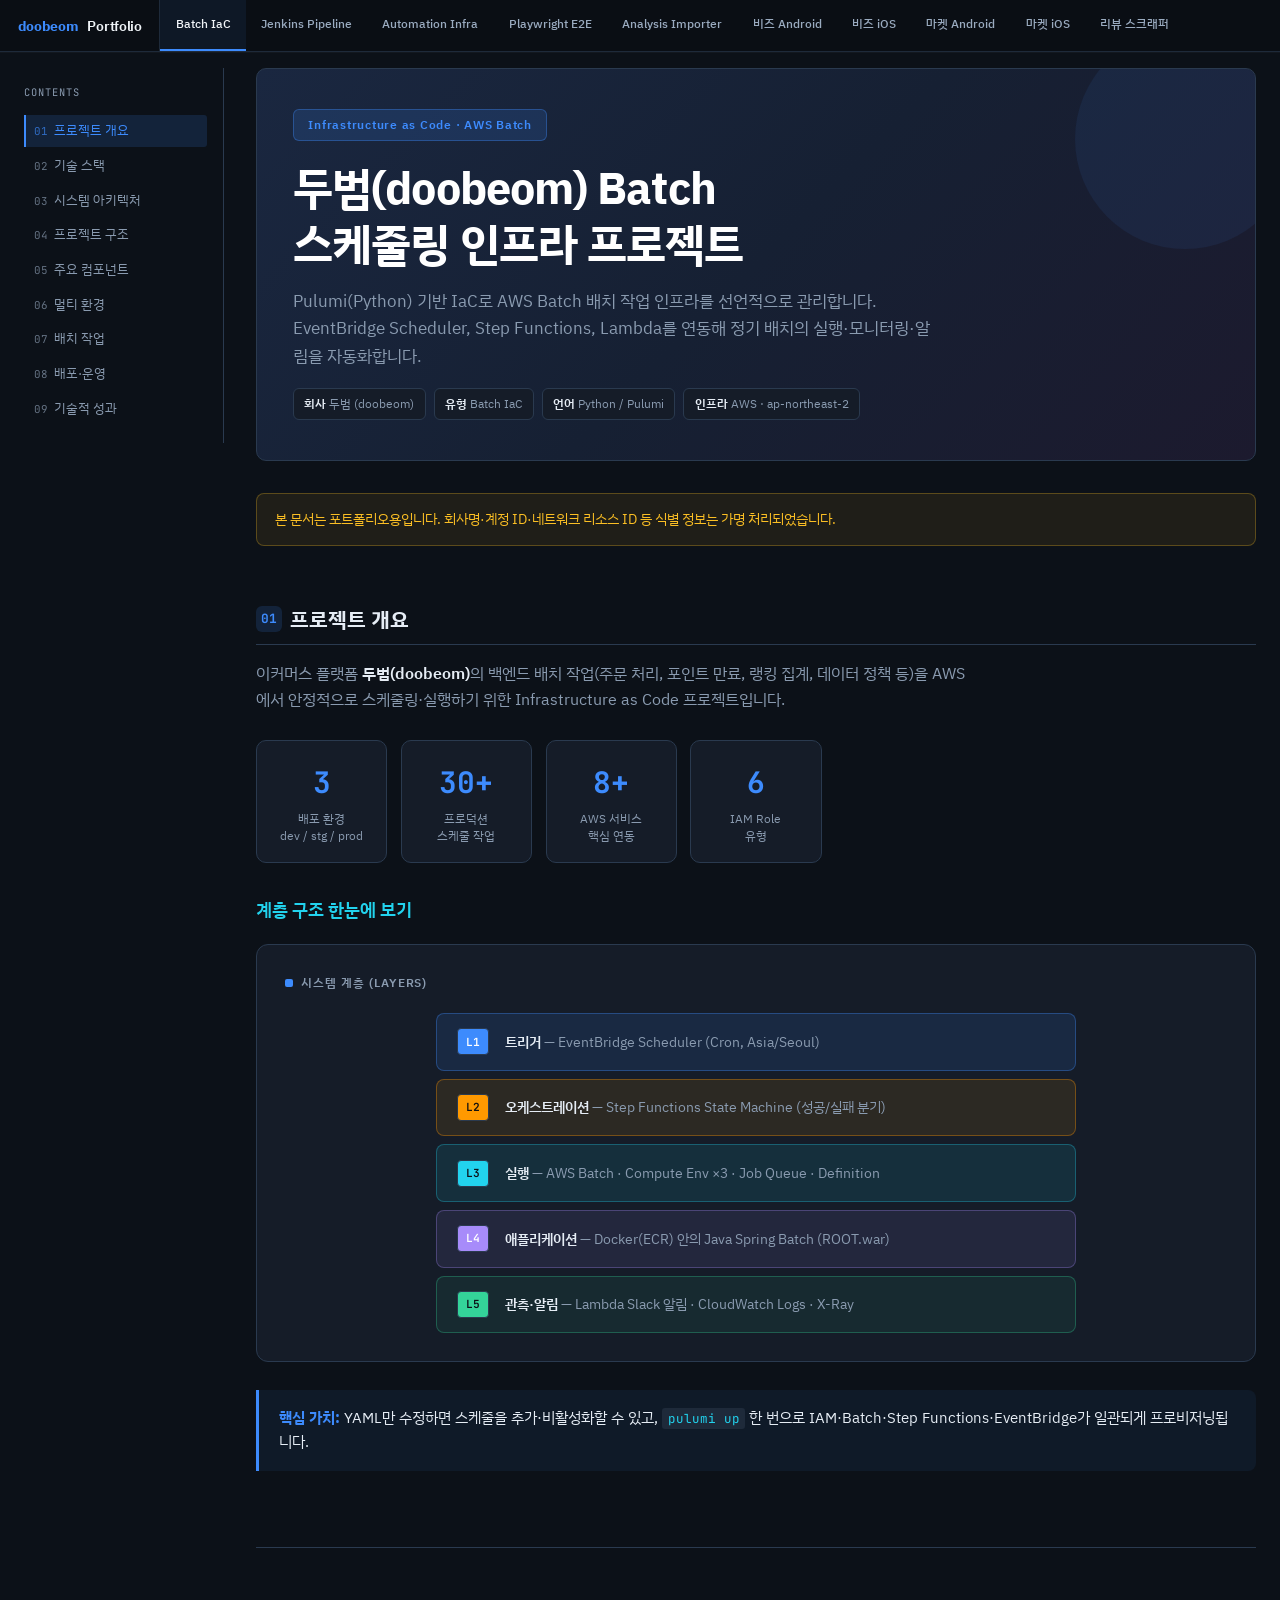
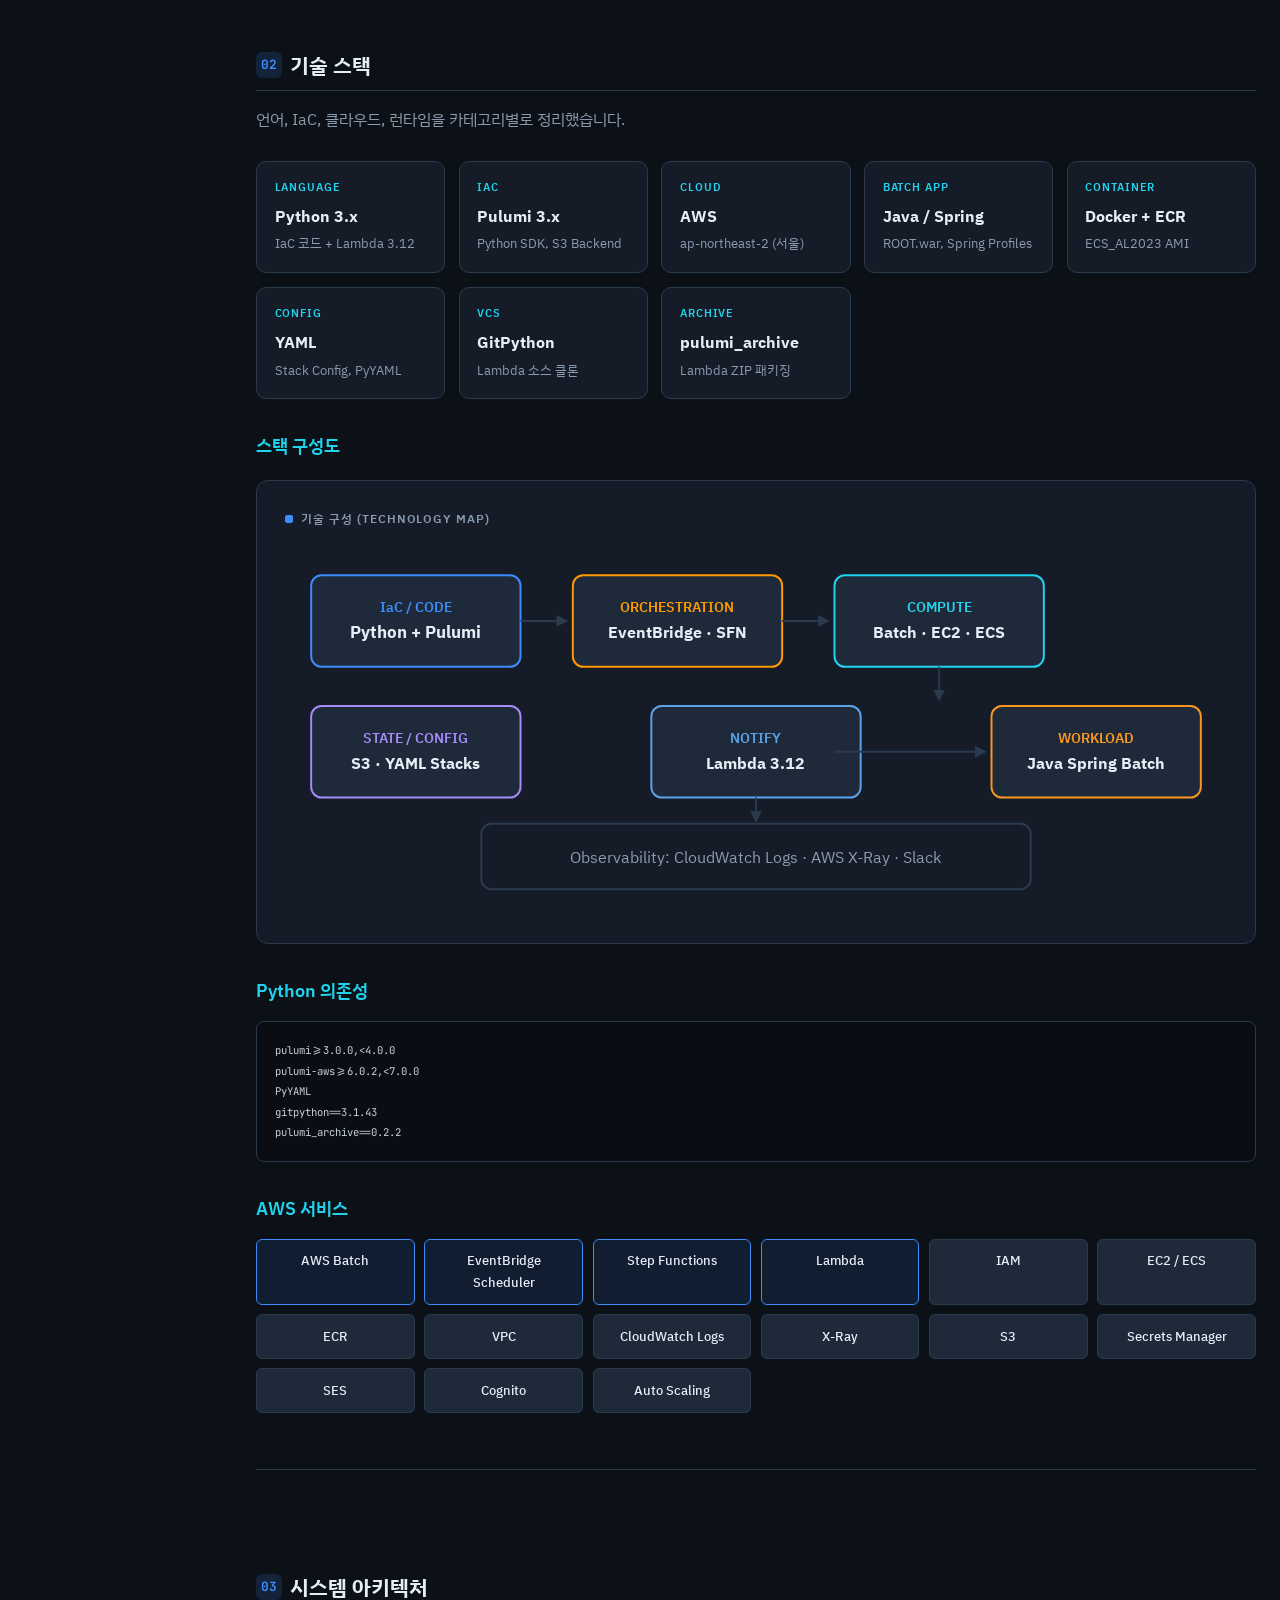
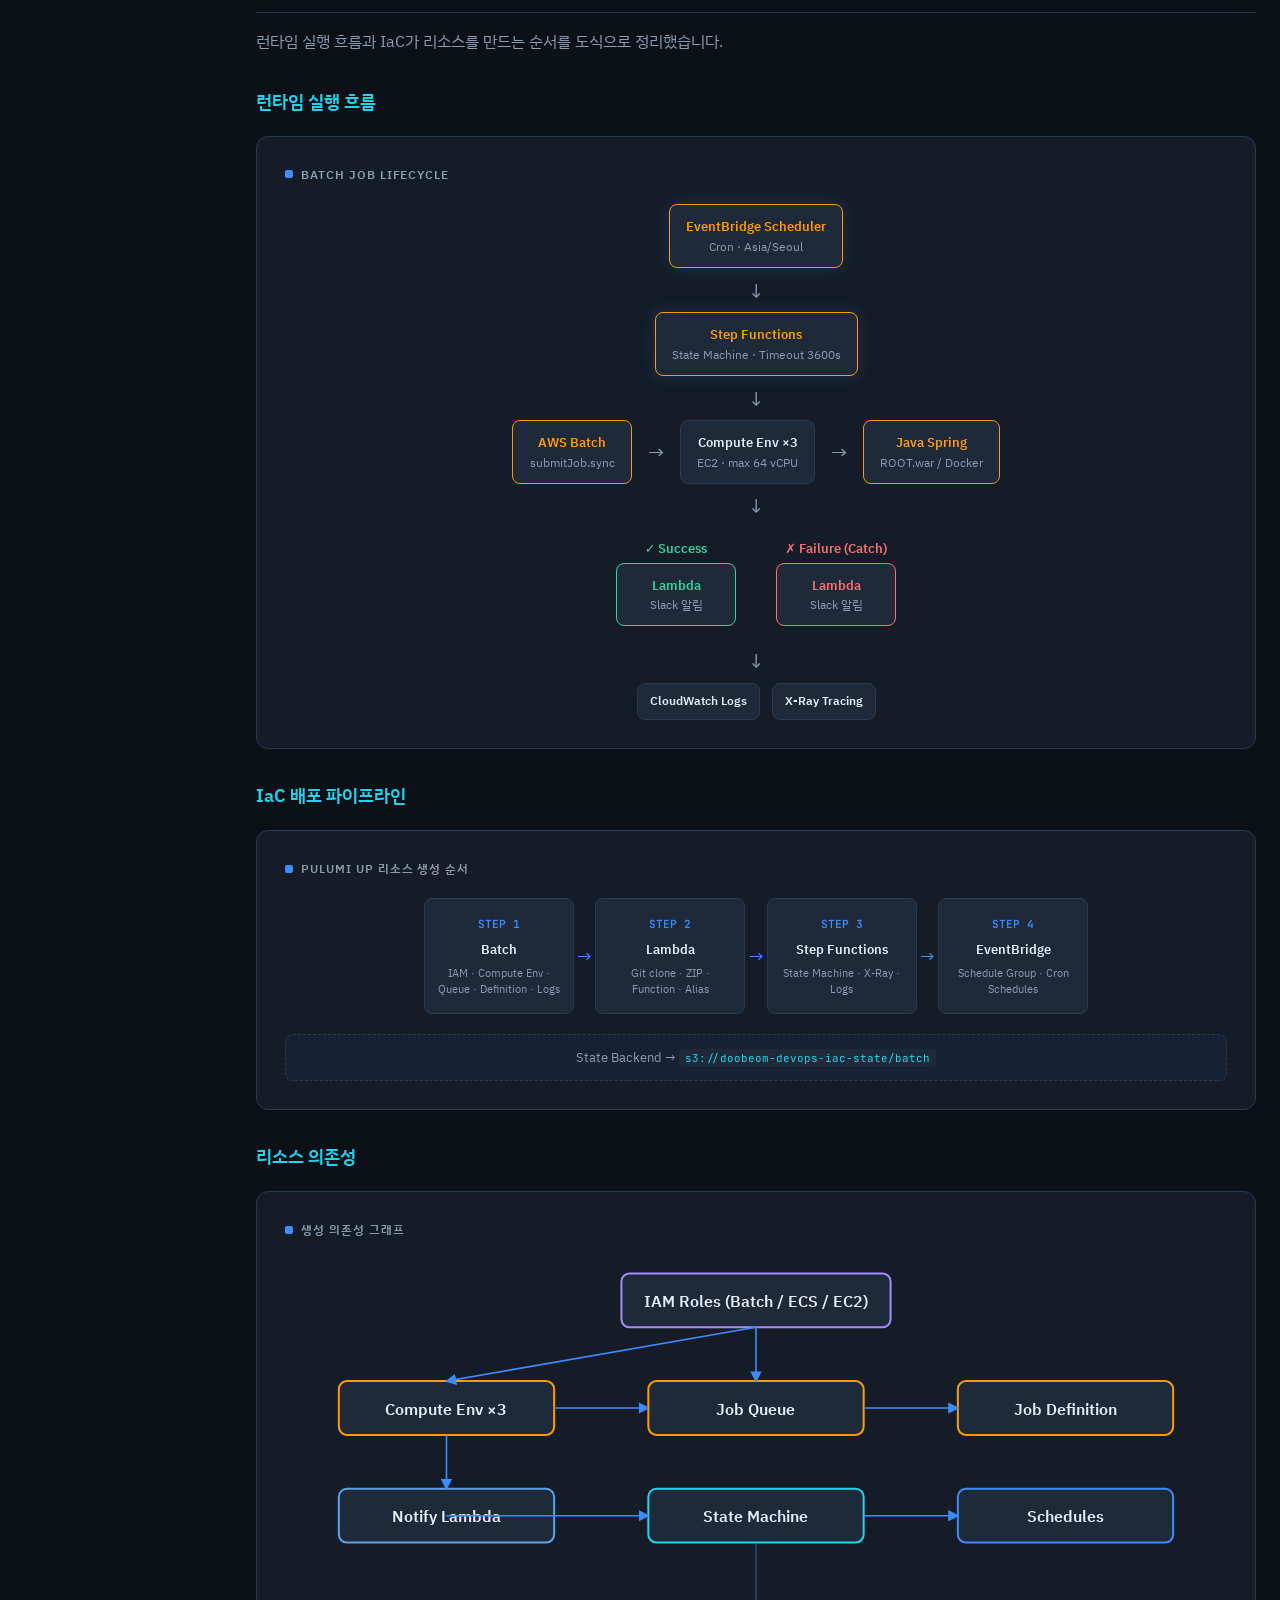
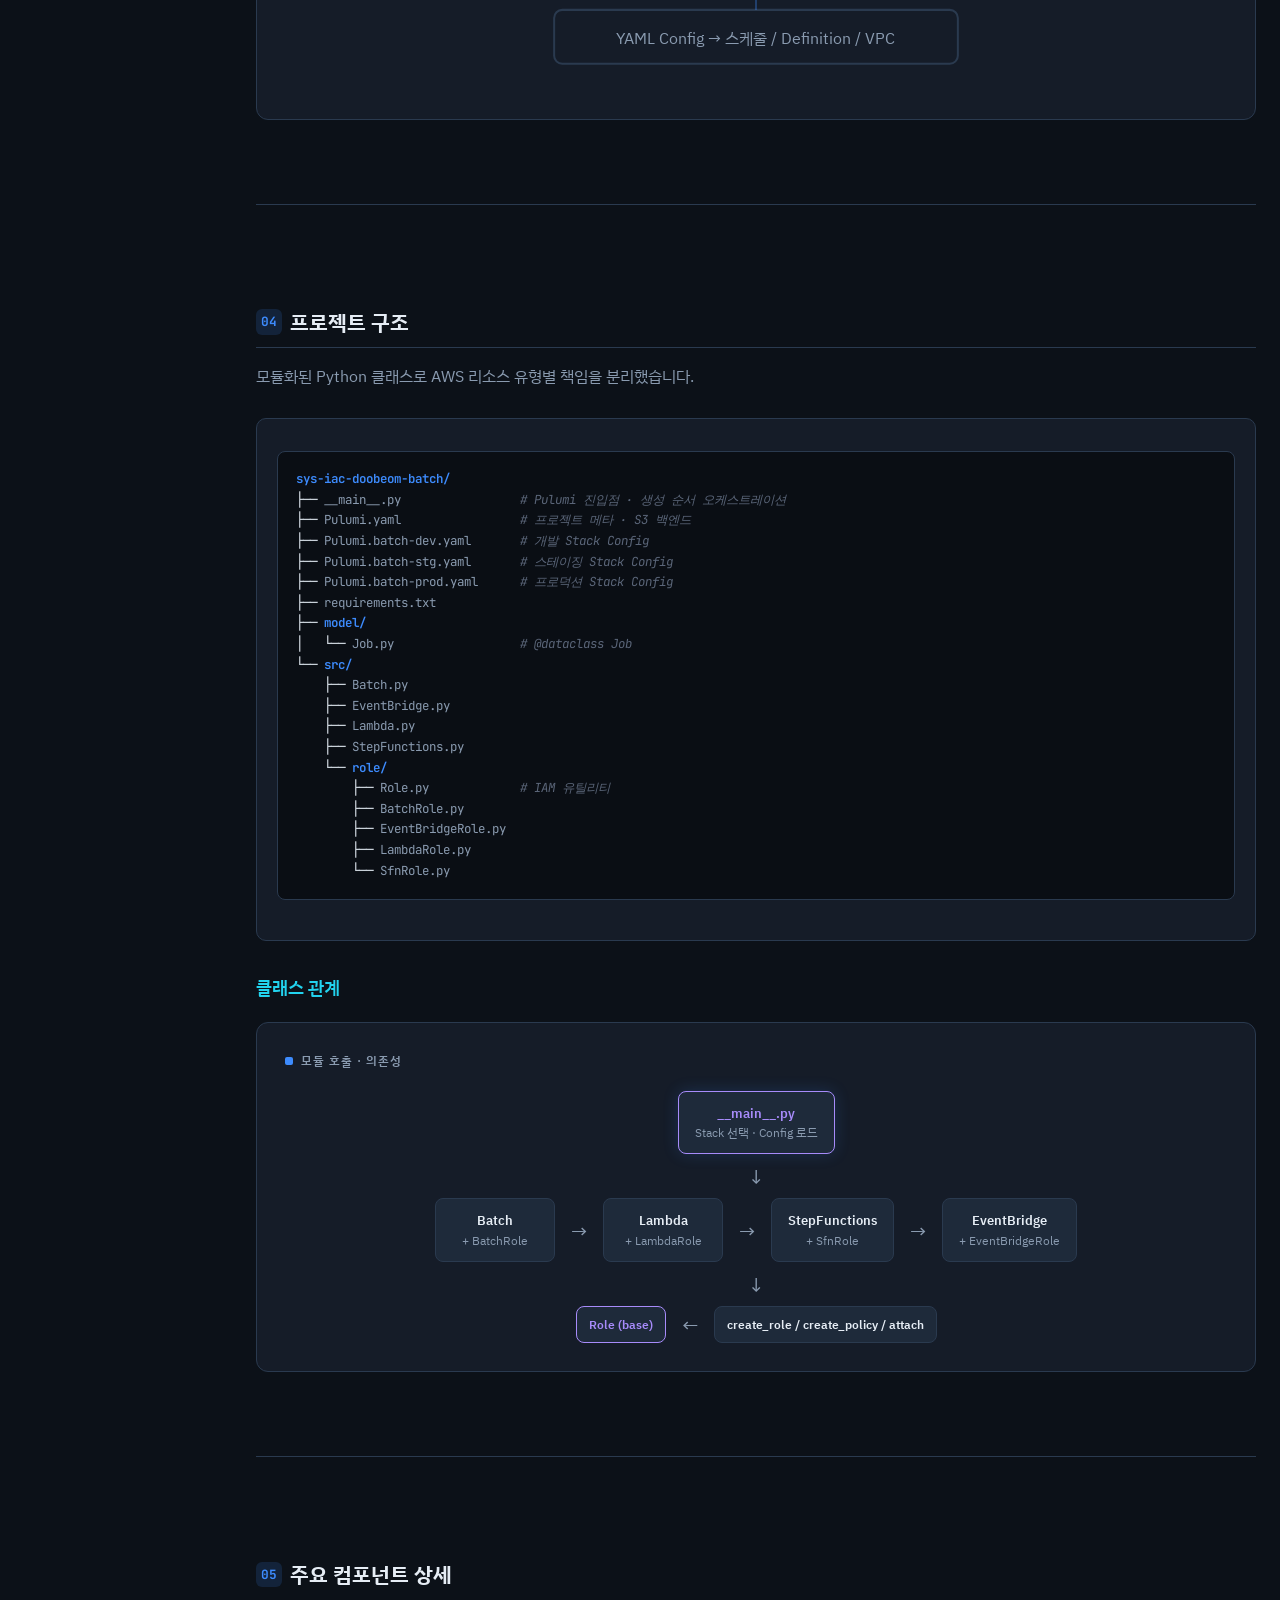
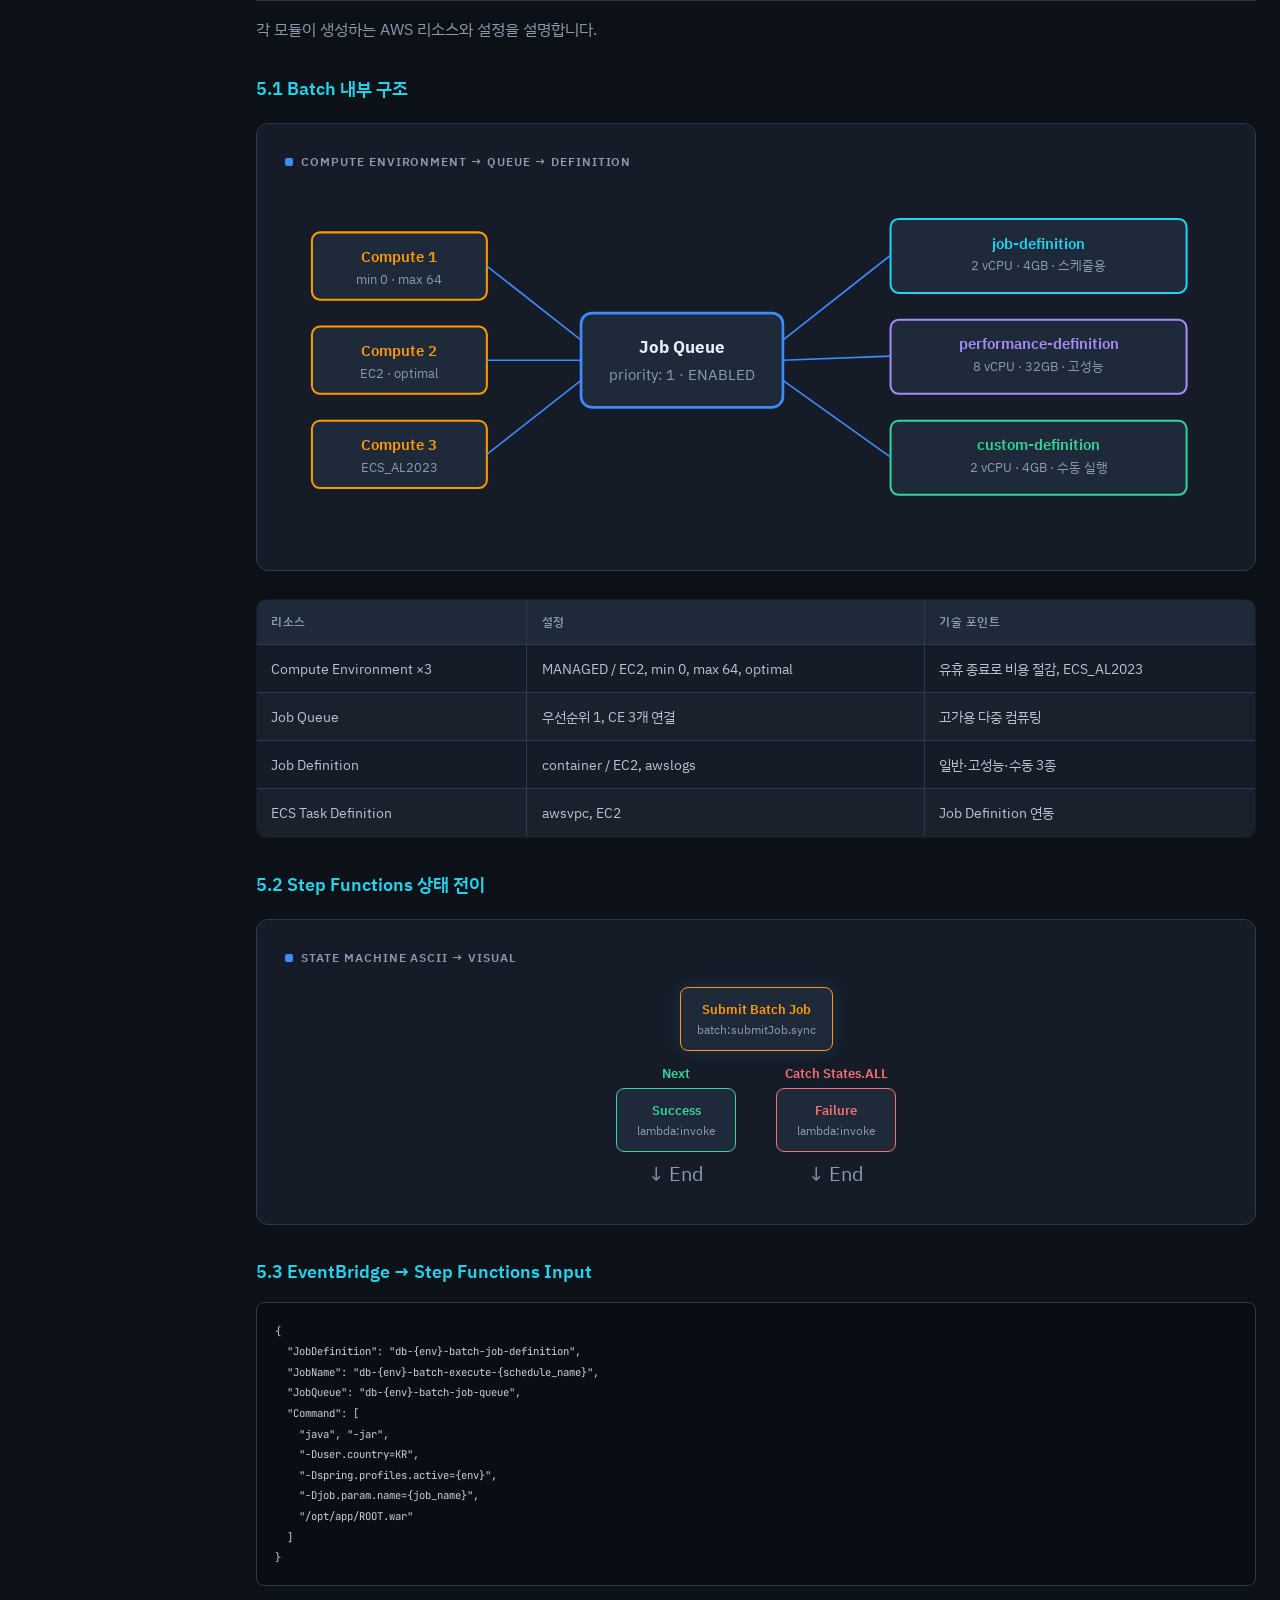
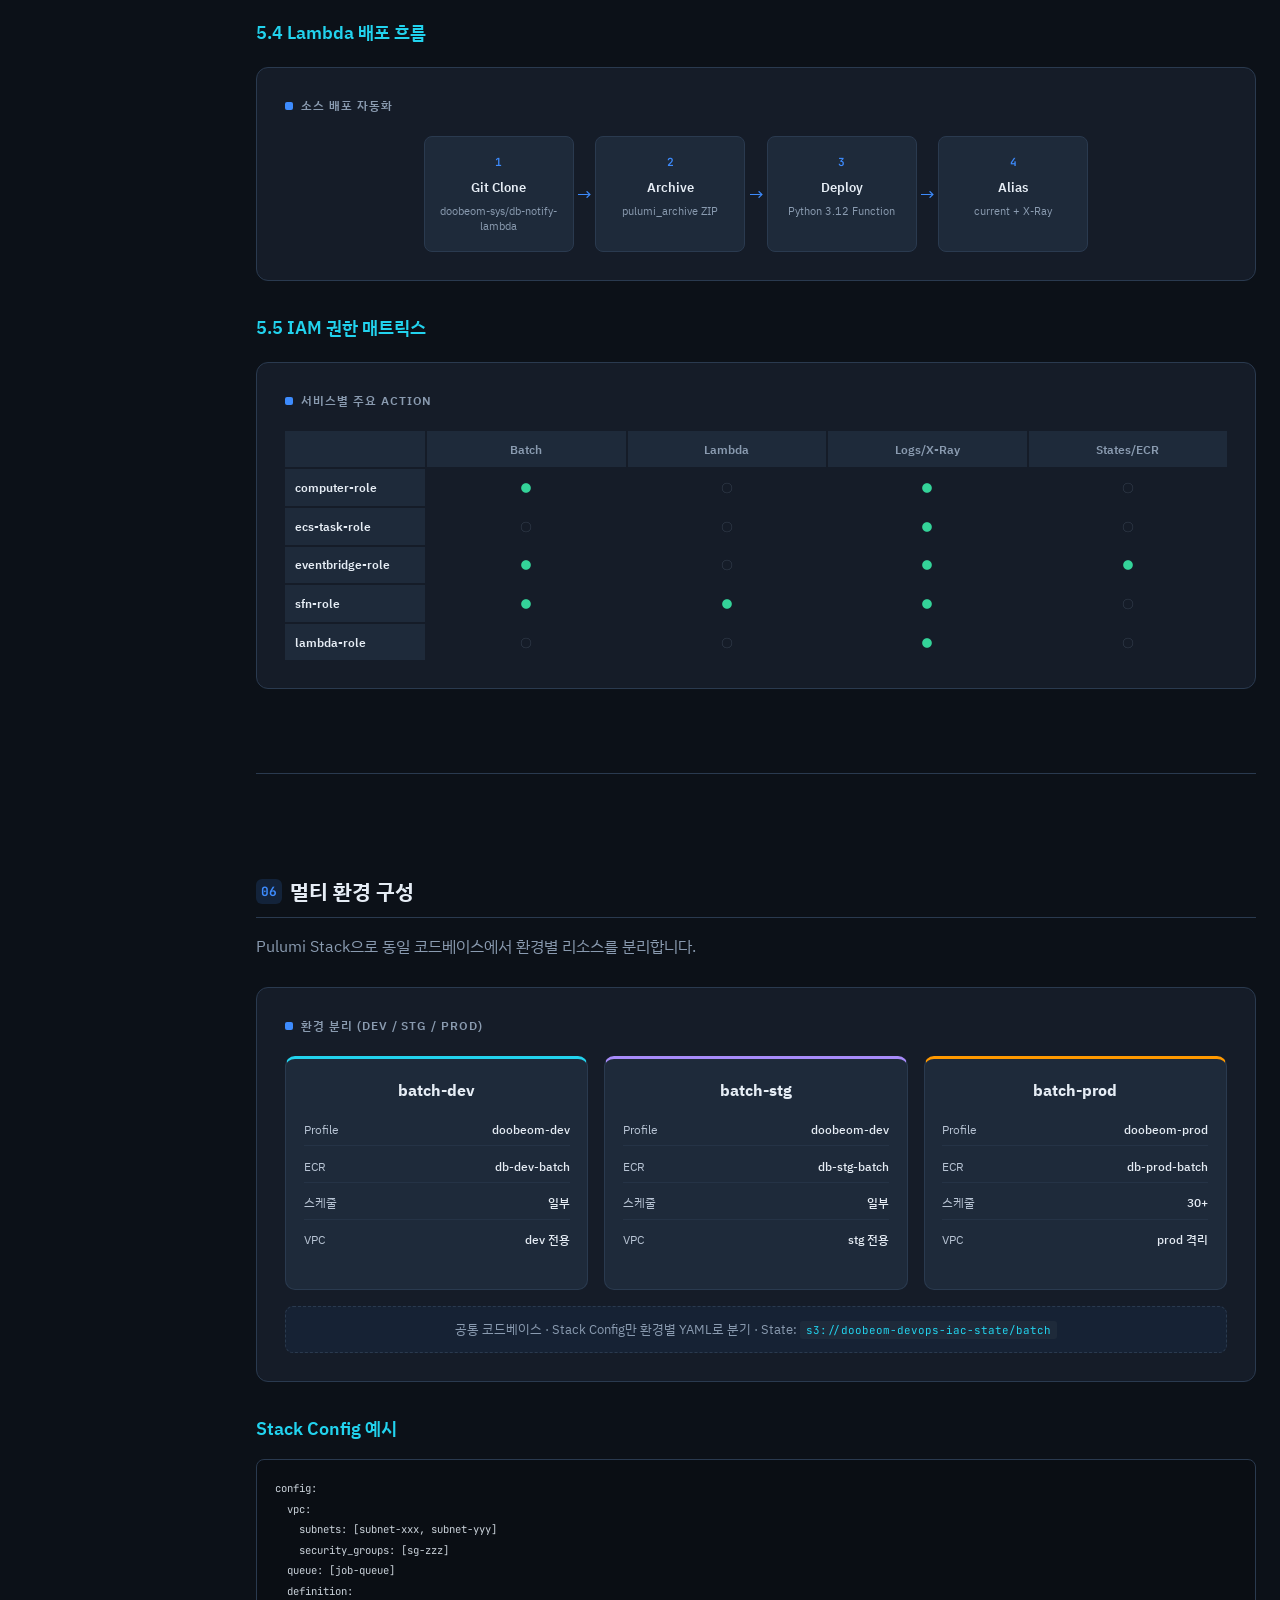
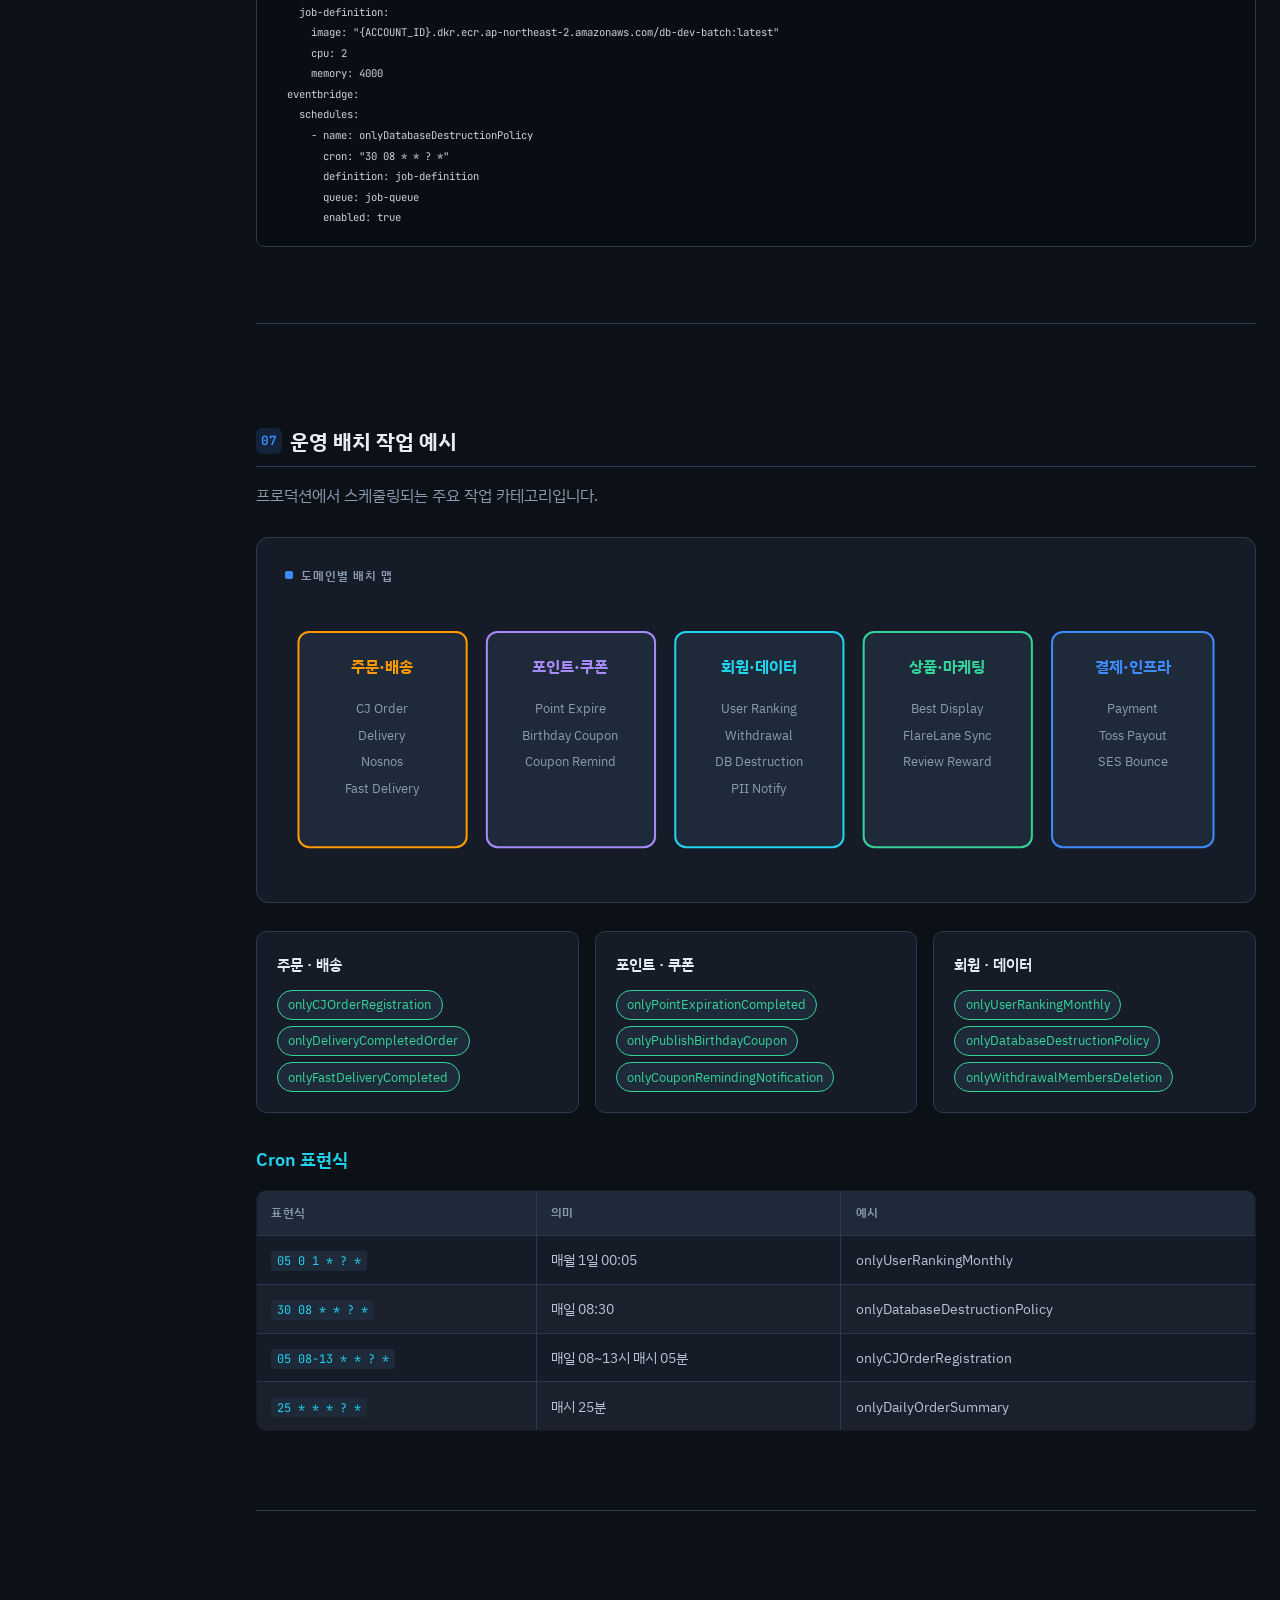
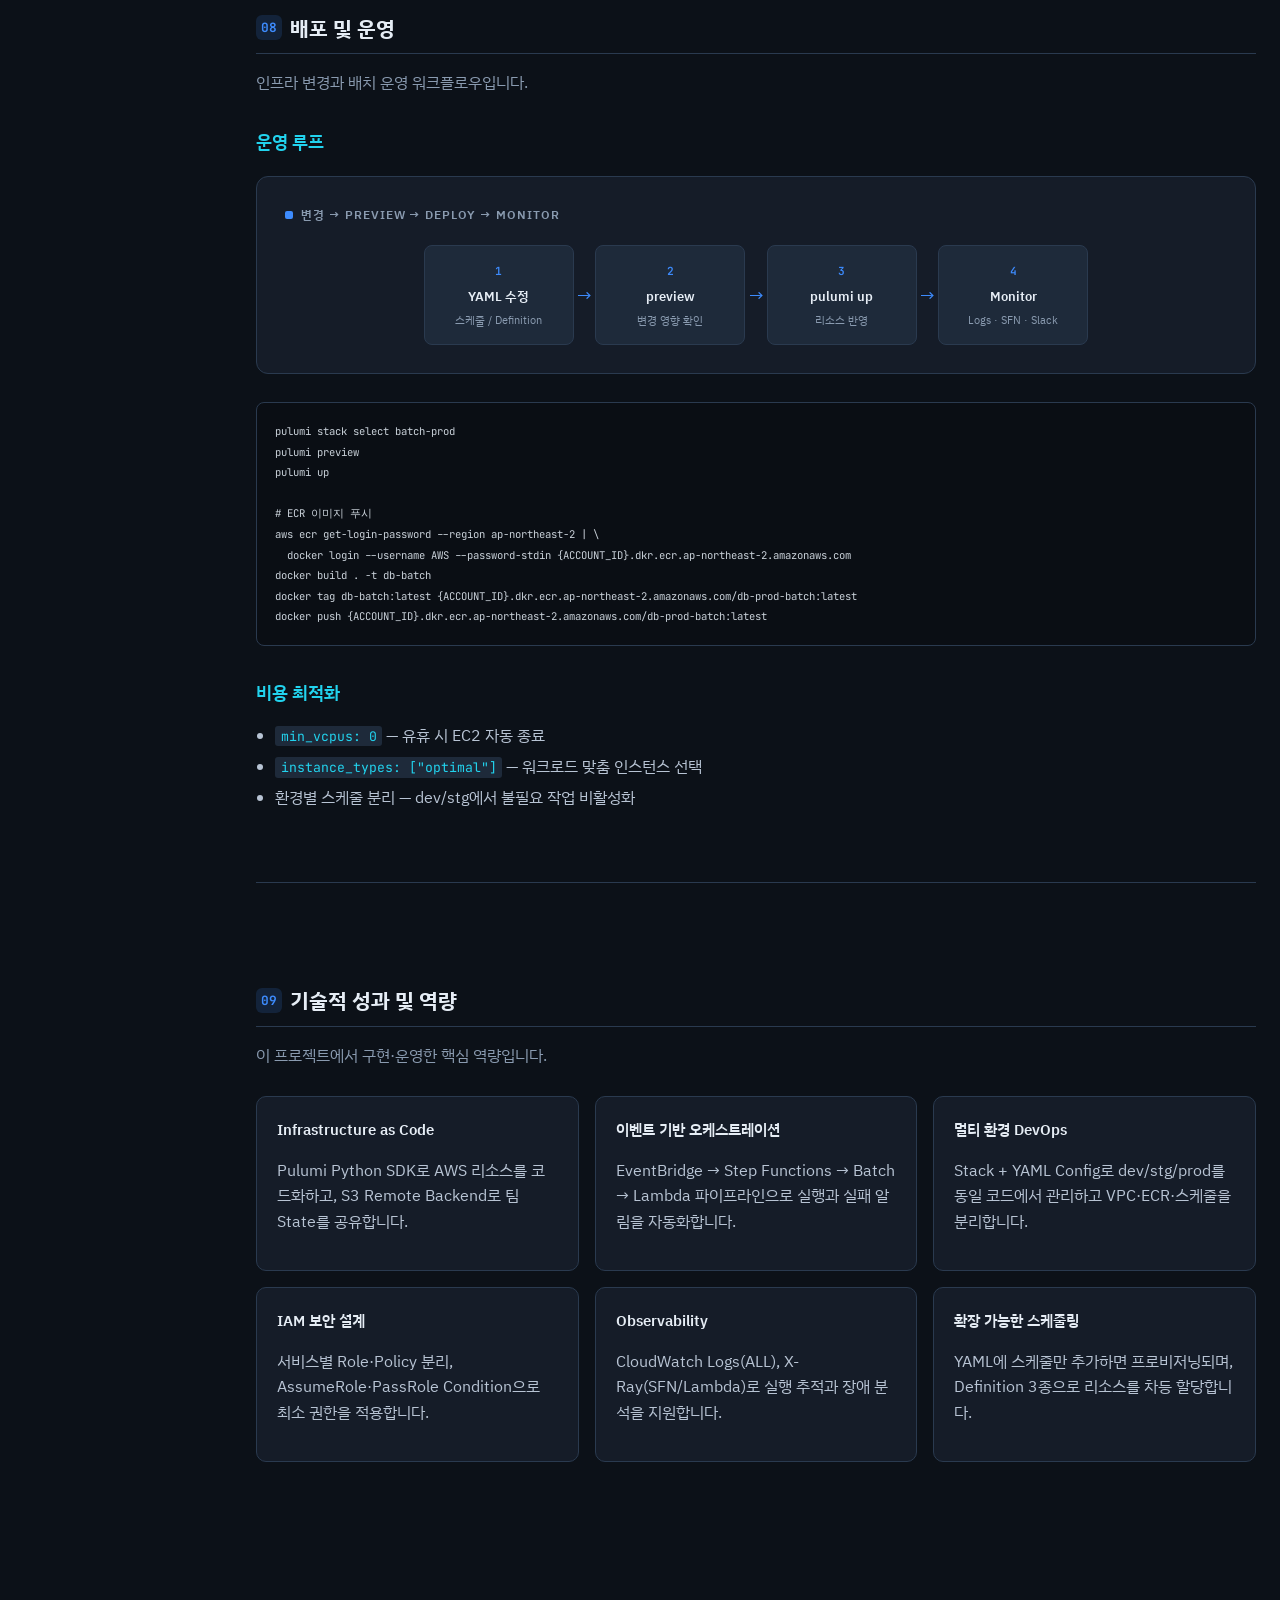
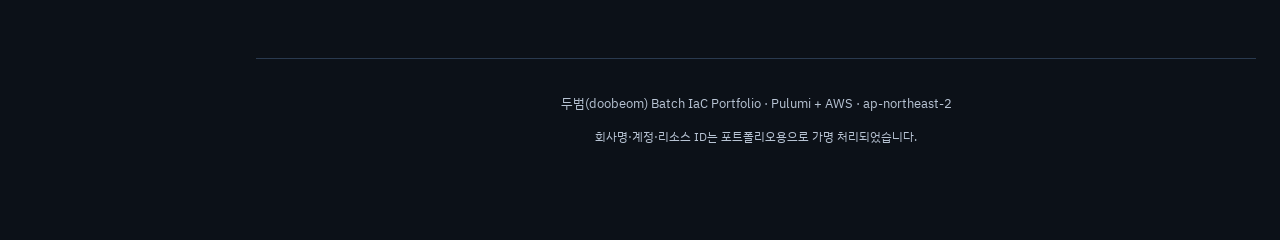
==== pages/batch.html @ 5fa5e7f7 "[38;2;131;148;150m─────┬──────────────────────────────────────────────────────────────────────────" ====
<!DOCTYPE html>
<html lang="ko">
<head>
  <meta charset="UTF-8">
  <meta name="viewport" content="width=device-width, initial-scale=1.0">
  <title>Batch IaC — doobeom Portfolio</title>
  <link rel="preconnect" href="https://fonts.googleapis.com" />
  <link rel="preconnect" href="https://fonts.gstatic.com" crossorigin />
  <link href="https://fonts.googleapis.com/css2?family=IBM+Plex+Sans+KR:wght@400;500;600;700&family=JetBrains+Mono:wght@400;500&display=swap" rel="stylesheet" />
  <link rel="stylesheet" href="../assets/css/theme.css" />
  <link rel="stylesheet" href="../assets/css/pages/batch.css" />
  <link rel="stylesheet" href="../assets/css/nav.css" />
</head>
<body>
  <div class="layout">
    <aside class="toc" aria-label="목차">
      <p class="toc-label">Contents</p>
      <nav>
        <a href="#overview"><span class="num">01</span>프로젝트 개요</a>
        <a href="#tech-stack"><span class="num">02</span>기술 스택</a>
        <a href="#architecture"><span class="num">03</span>시스템 아키텍처</a>
        <a href="#structure"><span class="num">04</span>프로젝트 구조</a>
        <a href="#components"><span class="num">05</span>주요 컴포넌트</a>
        <a href="#environments"><span class="num">06</span>멀티 환경</a>
        <a href="#jobs"><span class="num">07</span>배치 작업</a>
        <a href="#operations"><span class="num">08</span>배포·운영</a>
        <a href="#achievements"><span class="num">09</span>기술적 성과</a>
      </nav>
    </aside>

    <div class="wrap">
      <details class="toc-mobile">
        <summary>목차</summary>
        <nav>
          <a href="#overview">01 · 프로젝트 개요</a>
          <a href="#tech-stack">02 · 기술 스택</a>
          <a href="#architecture">03 · 시스템 아키텍처</a>
          <a href="#structure">04 · 프로젝트 구조</a>
          <a href="#components">05 · 주요 컴포넌트</a>
          <a href="#environments">06 · 멀티 환경</a>
          <a href="#jobs">07 · 배치 작업</a>
          <a href="#operations">08 · 배포·운영</a>
          <a href="#achievements">09 · 기술적 성과</a>
        </nav>
      </details>

      <header class="hero">
        <div class="hero-badge">Infrastructure as Code · AWS Batch</div>
        <h1>두범(doobeom) Batch<br>스케줄링 인프라 프로젝트</h1>
        <p>
          Pulumi(Python) 기반 IaC로 AWS Batch 배치 작업 인프라를 선언적으로 관리합니다.
          EventBridge Scheduler, Step Functions, Lambda를 연동해 정기 배치의 실행·모니터링·알림을 자동화합니다.
        </p>
        <div class="meta-row">
          <span class="chip"><strong>회사</strong> 두범 (doobeom)</span>
          <span class="chip"><strong>유형</strong> Batch IaC</span>
          <span class="chip"><strong>언어</strong> Python / Pulumi</span>
          <span class="chip"><strong>인프라</strong> AWS · ap-northeast-2</span>
        </div>
      </header>

      <div class="content">
      <div class="anonymize-note">
        본 문서는 포트폴리오용입니다. 회사명·계정 ID·네트워크 리소스 ID 등 식별 정보는 가명 처리되었습니다.
      </div>

      <!-- 01 -->
      <section id="overview">
        <h2><span class="num">01</span> 프로젝트 개요</h2>
        <p class="section-desc">
          이커머스 플랫폼 <strong>두범(doobeom)</strong>의 백엔드 배치 작업(주문 처리, 포인트 만료, 랭킹 집계, 데이터 정책 등)을
          AWS에서 안정적으로 스케줄링·실행하기 위한 Infrastructure as Code 프로젝트입니다.
        </p>

        <div class="stats">
          <div class="stat"><div class="value">3</div><div class="label">배포 환경<br>dev / stg / prod</div></div>
          <div class="stat"><div class="value">30+</div><div class="label">프로덕션<br>스케줄 작업</div></div>
          <div class="stat"><div class="value">8+</div><div class="label">AWS 서비스<br>핵심 연동</div></div>
          <div class="stat"><div class="value">6</div><div class="label">IAM Role<br>유형</div></div>
        </div>

        <h3>계층 구조 한눈에 보기</h3>
        <div class="diagram">
          <div class="diagram-title">시스템 계층 (Layers)</div>
          <div class="layers">
            <div class="layer l1">
              <span class="tag">L1</span>
              <div class="desc"><strong>트리거</strong> — EventBridge Scheduler (Cron, Asia/Seoul)</div>
            </div>
            <div class="layer l2">
              <span class="tag">L2</span>
              <div class="desc"><strong>오케스트레이션</strong> — Step Functions State Machine (성공/실패 분기)</div>
            </div>
            <div class="layer l3">
              <span class="tag">L3</span>
              <div class="desc"><strong>실행</strong> — AWS Batch · Compute Env ×3 · Job Queue · Definition</div>
            </div>
            <div class="layer l4">
              <span class="tag">L4</span>
              <div class="desc"><strong>애플리케이션</strong> — Docker(ECR) 안의 Java Spring Batch (ROOT.war)</div>
            </div>
            <div class="layer l5">
              <span class="tag">L5</span>
              <div class="desc"><strong>관측·알림</strong> — Lambda Slack 알림 · CloudWatch Logs · X-Ray</div>
            </div>
          </div>
        </div>

        <div class="highlight-box">
          <strong>핵심 가치:</strong> YAML만 수정하면 스케줄을 추가·비활성화할 수 있고,
          <code>pulumi up</code> 한 번으로 IAM·Batch·Step Functions·EventBridge가 일관되게 프로비저닝됩니다.
        </div>
      </section>

      <!-- 02 -->
      <section id="tech-stack">
        <h2><span class="num">02</span> 기술 스택</h2>
        <p class="section-desc">언어, IaC, 클라우드, 런타임을 카테고리별로 정리했습니다.</p>

        <div class="tech-grid">
          <div class="tech-card"><div class="category">Language</div><div class="name">Python 3.x</div><div class="detail">IaC 코드 + Lambda 3.12</div></div>
          <div class="tech-card"><div class="category">IaC</div><div class="name">Pulumi 3.x</div><div class="detail">Python SDK, S3 Backend</div></div>
          <div class="tech-card"><div class="category">Cloud</div><div class="name">AWS</div><div class="detail">ap-northeast-2 (서울)</div></div>
          <div class="tech-card"><div class="category">Batch App</div><div class="name">Java / Spring</div><div class="detail">ROOT.war, Spring Profiles</div></div>
          <div class="tech-card"><div class="category">Container</div><div class="name">Docker + ECR</div><div class="detail">ECS_AL2023 AMI</div></div>
          <div class="tech-card"><div class="category">Config</div><div class="name">YAML</div><div class="detail">Stack Config, PyYAML</div></div>
          <div class="tech-card"><div class="category">VCS</div><div class="name">GitPython</div><div class="detail">Lambda 소스 클론</div></div>
          <div class="tech-card"><div class="category">Archive</div><div class="name">pulumi_archive</div><div class="detail">Lambda ZIP 패키징</div></div>
        </div>

        <h3>스택 구성도</h3>
        <div class="diagram">
          <div class="diagram-title">기술 구성 (Technology Map)</div>
          <div class="svg-wrap">
            <svg viewBox="0 0 720 280" xmlns="http://www.w3.org/2000/svg" font-family="IBM Plex Sans KR, sans-serif">
              <!-- boxes -->
              <rect x="20" y="20" width="160" height="70" rx="8" fill="#1e2a3a" stroke="#3d8bfd" stroke-width="1.5"/>
              <text x="100" y="48" text-anchor="middle" fill="#3d8bfd" font-size="11" font-weight="600">IaC / CODE</text>
              <text x="100" y="68" text-anchor="middle" fill="#e6edf5" font-size="13" font-weight="700">Python + Pulumi</text>

              <rect x="220" y="20" width="160" height="70" rx="8" fill="#1e2a3a" stroke="#ff9900" stroke-width="1.5"/>
              <text x="300" y="48" text-anchor="middle" fill="#ff9900" font-size="11" font-weight="600">ORCHESTRATION</text>
              <text x="300" y="68" text-anchor="middle" fill="#e6edf5" font-size="12" font-weight="700">EventBridge · SFN</text>

              <rect x="420" y="20" width="160" height="70" rx="8" fill="#1e2a3a" stroke="#22d3ee" stroke-width="1.5"/>
              <text x="500" y="48" text-anchor="middle" fill="#22d3ee" font-size="11" font-weight="600">COMPUTE</text>
              <text x="500" y="68" text-anchor="middle" fill="#e6edf5" font-size="12" font-weight="700">Batch · EC2 · ECS</text>

              <rect x="540" y="120" width="160" height="70" rx="8" fill="#1e2a3a" stroke="#f89820" stroke-width="1.5"/>
              <text x="620" y="148" text-anchor="middle" fill="#f89820" font-size="11" font-weight="600">WORKLOAD</text>
              <text x="620" y="168" text-anchor="middle" fill="#e6edf5" font-size="12" font-weight="700">Java Spring Batch</text>

              <rect x="280" y="120" width="160" height="70" rx="8" fill="#1e2a3a" stroke="#5ba3e8" stroke-width="1.5"/>
              <text x="360" y="148" text-anchor="middle" fill="#5ba3e8" font-size="11" font-weight="600">NOTIFY</text>
              <text x="360" y="168" text-anchor="middle" fill="#e6edf5" font-size="12" font-weight="700">Lambda 3.12</text>

              <rect x="20" y="120" width="160" height="70" rx="8" fill="#1e2a3a" stroke="#a78bfa" stroke-width="1.5"/>
              <text x="100" y="148" text-anchor="middle" fill="#a78bfa" font-size="11" font-weight="600">STATE / CONFIG</text>
              <text x="100" y="168" text-anchor="middle" fill="#e6edf5" font-size="12" font-weight="700">S3 · YAML Stacks</text>

              <rect x="150" y="210" width="420" height="50" rx="8" fill="#151c28" stroke="#2a3a4f" stroke-width="1.5"/>
              <text x="360" y="240" text-anchor="middle" fill="#8a9bb0" font-size="12">Observability: CloudWatch Logs · AWS X-Ray · Slack</text>

              <!-- arrows -->
              <path d="M180 55 H215" stroke="#2a3a4f" stroke-width="1.5" marker-end="url(#arr)"/>
              <path d="M380 55 H415" stroke="#2a3a4f" stroke-width="1.5" marker-end="url(#arr)"/>
              <path d="M500 90 V115" stroke="#2a3a4f" stroke-width="1.5" marker-end="url(#arr)"/>
              <path d="M420 155 H535" stroke="#2a3a4f" stroke-width="1.5" marker-end="url(#arr)"/>
              <path d="M360 190 V208" stroke="#2a3a4f" stroke-width="1.5" marker-end="url(#arr)"/>
              <defs>
                <marker id="arr" markerWidth="6" markerHeight="6" refX="5" refY="3" orient="auto">
                  <path d="M0,0 L6,3 L0,6" fill="#2a3a4f"/>
                </marker>
              </defs>
            </svg>
          </div>
        </div>

        <h3>Python 의존성</h3>
        <pre><code>pulumi&gt;=3.0.0,&lt;4.0.0
pulumi-aws&gt;=6.0.2,&lt;7.0.0
PyYAML
gitpython==3.1.43
pulumi_archive==0.2.2</code></pre>

        <h3>AWS 서비스</h3>
        <div class="aws-grid">
          <div class="aws-chip primary">AWS Batch</div>
          <div class="aws-chip primary">EventBridge Scheduler</div>
          <div class="aws-chip primary">Step Functions</div>
          <div class="aws-chip primary">Lambda</div>
          <div class="aws-chip">IAM</div>
          <div class="aws-chip">EC2 / ECS</div>
          <div class="aws-chip">ECR</div>
          <div class="aws-chip">VPC</div>
          <div class="aws-chip">CloudWatch Logs</div>
          <div class="aws-chip">X-Ray</div>
          <div class="aws-chip">S3</div>
          <div class="aws-chip">Secrets Manager</div>
          <div class="aws-chip">SES</div>
          <div class="aws-chip">Cognito</div>
          <div class="aws-chip">Auto Scaling</div>
        </div>
      </section>

      <!-- 03 -->
      <section id="architecture">
        <h2><span class="num">03</span> 시스템 아키텍처</h2>
        <p class="section-desc">런타임 실행 흐름과 IaC가 리소스를 만드는 순서를 도식으로 정리했습니다.</p>

        <h3>런타임 실행 흐름</h3>
        <div class="diagram">
          <div class="diagram-title">Batch Job Lifecycle</div>
          <div class="flow">
            <div class="flow-row">
              <div class="fbox aws hl">EventBridge Scheduler<small>Cron · Asia/Seoul</small></div>
            </div>
            <div class="arrow">↓</div>
            <div class="flow-row">
              <div class="fbox aws hl">Step Functions<small>State Machine · Timeout 3600s</small></div>
            </div>
            <div class="arrow">↓</div>
            <div class="flow-row">
              <div class="fbox aws">AWS Batch<small>submitJob.sync</small></div>
              <span class="arrow h">→</span>
              <div class="fbox">Compute Env ×3<small>EC2 · max 64 vCPU</small></div>
              <span class="arrow h">→</span>
              <div class="fbox java">Java Spring<small>ROOT.war / Docker</small></div>
            </div>
            <div class="arrow">↓</div>
            <div class="flow-branch">
              <div class="br">
                <div class="lbl-ok">✓ Success</div>
                <div class="fbox py ok">Lambda<small>Slack 알림</small></div>
              </div>
              <div class="br">
                <div class="lbl-err">✗ Failure (Catch)</div>
                <div class="fbox py err">Lambda<small>Slack 알림</small></div>
              </div>
            </div>
            <div class="arrow" style="margin-top:0.75rem">↓</div>
            <div class="flow-row">
              <div class="fbox sm">CloudWatch Logs</div>
              <div class="fbox sm">X-Ray Tracing</div>
            </div>
          </div>
        </div>

        <h3>IaC 배포 파이프라인</h3>
        <div class="diagram">
          <div class="diagram-title">pulumi up 리소스 생성 순서</div>
          <div class="pipeline">
            <div class="pipe-step">
              <div class="step-n">STEP 1</div>
              <div class="step-t">Batch</div>
              <div class="step-d">IAM · Compute Env · Queue · Definition · Logs</div>
            </div>
            <div class="pipe-conn">→</div>
            <div class="pipe-step">
              <div class="step-n">STEP 2</div>
              <div class="step-t">Lambda</div>
              <div class="step-d">Git clone · ZIP · Function · Alias</div>
            </div>
            <div class="pipe-conn">→</div>
            <div class="pipe-step">
              <div class="step-n">STEP 3</div>
              <div class="step-t">Step Functions</div>
              <div class="step-d">State Machine · X-Ray · Logs</div>
            </div>
            <div class="pipe-conn">→</div>
            <div class="pipe-step">
              <div class="step-n">STEP 4</div>
              <div class="step-t">EventBridge</div>
              <div class="step-d">Schedule Group · Cron Schedules</div>
            </div>
          </div>
          <div class="env-shared" style="margin-top:1.25rem">
            State Backend → <code>s3://doobeom-devops-iac-state/batch</code>
          </div>
        </div>

        <h3>리소스 의존성</h3>
        <div class="diagram">
          <div class="diagram-title">생성 의존성 그래프</div>
          <div class="svg-wrap">
            <svg viewBox="0 0 700 320" xmlns="http://www.w3.org/2000/svg" font-family="IBM Plex Sans KR, sans-serif">
              <defs>
                <marker id="a2" markerWidth="7" markerHeight="7" refX="6" refY="3.5" orient="auto">
                  <path d="M0,0 L7,3.5 L0,7 Z" fill="#3d8bfd"/>
                </marker>
              </defs>
              <!-- row 1 -->
              <rect x="250" y="10" width="200" height="40" rx="6" fill="#1e2a3a" stroke="#a78bfa" stroke-width="1.5"/>
              <text x="350" y="35" text-anchor="middle" fill="#e6edf5" font-size="12" font-weight="600">IAM Roles (Batch / ECS / EC2)</text>

              <!-- row 2 -->
              <rect x="40" y="90" width="160" height="40" rx="6" fill="#1e2a3a" stroke="#ff9900" stroke-width="1.5"/>
              <text x="120" y="115" text-anchor="middle" fill="#e6edf5" font-size="12" font-weight="600">Compute Env ×3</text>

              <rect x="270" y="90" width="160" height="40" rx="6" fill="#1e2a3a" stroke="#ff9900" stroke-width="1.5"/>
              <text x="350" y="115" text-anchor="middle" fill="#e6edf5" font-size="12" font-weight="600">Job Queue</text>

              <rect x="500" y="90" width="160" height="40" rx="6" fill="#1e2a3a" stroke="#ff9900" stroke-width="1.5"/>
              <text x="580" y="115" text-anchor="middle" fill="#e6edf5" font-size="12" font-weight="600">Job Definition</text>

              <!-- row 3 -->
              <rect x="40" y="170" width="160" height="40" rx="6" fill="#1e2a3a" stroke="#5ba3e8" stroke-width="1.5"/>
              <text x="120" y="195" text-anchor="middle" fill="#e6edf5" font-size="12" font-weight="600">Notify Lambda</text>

              <rect x="270" y="170" width="160" height="40" rx="6" fill="#1e2a3a" stroke="#22d3ee" stroke-width="1.5"/>
              <text x="350" y="195" text-anchor="middle" fill="#e6edf5" font-size="12" font-weight="600">State Machine</text>

              <rect x="500" y="170" width="160" height="40" rx="6" fill="#1e2a3a" stroke="#3d8bfd" stroke-width="1.5"/>
              <text x="580" y="195" text-anchor="middle" fill="#e6edf5" font-size="12" font-weight="600">Schedules</text>

              <!-- row 4 -->
              <rect x="200" y="260" width="300" height="40" rx="6" fill="#151c28" stroke="#2a3a4f" stroke-width="1.5"/>
              <text x="350" y="285" text-anchor="middle" fill="#8a9bb0" font-size="12">YAML Config → 스케줄 / Definition / VPC</text>

              <!-- lines -->
              <line x1="350" y1="50" x2="120" y2="90" stroke="#3d8bfd" stroke-width="1.2" marker-end="url(#a2)"/>
              <line x1="350" y1="50" x2="350" y2="90" stroke="#3d8bfd" stroke-width="1.2" marker-end="url(#a2)"/>
              <line x1="200" y1="110" x2="270" y2="110" stroke="#3d8bfd" stroke-width="1.2" marker-end="url(#a2)"/>
              <line x1="430" y1="110" x2="500" y2="110" stroke="#3d8bfd" stroke-width="1.2" marker-end="url(#a2)"/>
              <line x1="120" y1="130" x2="120" y2="170" stroke="#3d8bfd" stroke-width="1.2" marker-end="url(#a2)"/>
              <line x1="120" y1="190" x2="270" y2="190" stroke="#3d8bfd" stroke-width="1.2" marker-end="url(#a2)"/>
              <line x1="430" y1="190" x2="500" y2="190" stroke="#3d8bfd" stroke-width="1.2" marker-end="url(#a2)"/>
              <line x1="350" y1="210" x2="350" y2="260" stroke="#3d8bfd" stroke-width="1.2" opacity="0.4"/>
            </svg>
          </div>
        </div>
      </section>

      <!-- 04 -->
      <section id="structure">
        <h2><span class="num">04</span> 프로젝트 구조</h2>
        <p class="section-desc">모듈화된 Python 클래스로 AWS 리소스 유형별 책임을 분리했습니다.</p>

        <div class="file-tree">
<pre><span class="dir">sys-iac-doobeom-batch/</span>
├── <span class="file">__main__.py</span>                 <span class="comment"># Pulumi 진입점 · 생성 순서 오케스트레이션</span>
├── <span class="file">Pulumi.yaml</span>                 <span class="comment"># 프로젝트 메타 · S3 백엔드</span>
├── <span class="file">Pulumi.batch-dev.yaml</span>       <span class="comment"># 개발 Stack Config</span>
├── <span class="file">Pulumi.batch-stg.yaml</span>       <span class="comment"># 스테이징 Stack Config</span>
├── <span class="file">Pulumi.batch-prod.yaml</span>      <span class="comment"># 프로덕션 Stack Config</span>
├── <span class="file">requirements.txt</span>
├── <span class="dir">model/</span>
│   └── <span class="file">Job.py</span>                  <span class="comment"># @dataclass Job</span>
└── <span class="dir">src/</span>
    ├── <span class="file">Batch.py</span>
    ├── <span class="file">EventBridge.py</span>
    ├── <span class="file">Lambda.py</span>
    ├── <span class="file">StepFunctions.py</span>
    └── <span class="dir">role/</span>
        ├── <span class="file">Role.py</span>             <span class="comment"># IAM 유틸리티</span>
        ├── <span class="file">BatchRole.py</span>
        ├── <span class="file">EventBridgeRole.py</span>
        ├── <span class="file">LambdaRole.py</span>
        └── <span class="file">SfnRole.py</span></pre>
        </div>

        <h3>클래스 관계</h3>
        <div class="diagram">
          <div class="diagram-title">모듈 호출 · 의존성</div>
          <div class="flow">
            <div class="flow-row">
              <div class="fbox cfg hl">__main__.py<small>Stack 선택 · Config 로드</small></div>
            </div>
            <div class="arrow">↓</div>
            <div class="flow-row">
              <div class="fbox">Batch<small>+ BatchRole</small></div>
              <span class="arrow h">→</span>
              <div class="fbox">Lambda<small>+ LambdaRole</small></div>
              <span class="arrow h">→</span>
              <div class="fbox">StepFunctions<small>+ SfnRole</small></div>
              <span class="arrow h">→</span>
              <div class="fbox">EventBridge<small>+ EventBridgeRole</small></div>
            </div>
            <div class="arrow">↓</div>
            <div class="flow-row">
              <div class="fbox sm cfg">Role (base)</div>
              <span class="arrow h">←</span>
              <div class="fbox sm">create_role / create_policy / attach</div>
            </div>
          </div>
        </div>
      </section>

      <!-- 05 -->
      <section id="components">
        <h2><span class="num">05</span> 주요 컴포넌트 상세</h2>
        <p class="section-desc">각 모듈이 생성하는 AWS 리소스와 설정을 설명합니다.</p>

        <h3>5.1 Batch 내부 구조</h3>
        <div class="diagram">
          <div class="diagram-title">Compute Environment → Queue → Definition</div>
          <div class="svg-wrap">
            <svg viewBox="0 0 700 260" xmlns="http://www.w3.org/2000/svg" font-family="IBM Plex Sans KR, sans-serif">
              <rect x="20" y="30" width="130" height="50" rx="6" fill="#1e2a3a" stroke="#ff9900" stroke-width="1.5"/>
              <text x="85" y="52" text-anchor="middle" fill="#ff9900" font-size="11" font-weight="600">Compute 1</text>
              <text x="85" y="68" text-anchor="middle" fill="#8a9bb0" font-size="10">min 0 · max 64</text>

              <rect x="20" y="100" width="130" height="50" rx="6" fill="#1e2a3a" stroke="#ff9900" stroke-width="1.5"/>
              <text x="85" y="122" text-anchor="middle" fill="#ff9900" font-size="11" font-weight="600">Compute 2</text>
              <text x="85" y="138" text-anchor="middle" fill="#8a9bb0" font-size="10">EC2 · optimal</text>

              <rect x="20" y="170" width="130" height="50" rx="6" fill="#1e2a3a" stroke="#ff9900" stroke-width="1.5"/>
              <text x="85" y="192" text-anchor="middle" fill="#ff9900" font-size="11" font-weight="600">Compute 3</text>
              <text x="85" y="208" text-anchor="middle" fill="#8a9bb0" font-size="10">ECS_AL2023</text>

              <rect x="220" y="90" width="150" height="70" rx="8" fill="#1e2a3a" stroke="#3d8bfd" stroke-width="2"/>
              <text x="295" y="120" text-anchor="middle" fill="#e6edf5" font-size="13" font-weight="700">Job Queue</text>
              <text x="295" y="140" text-anchor="middle" fill="#8a9bb0" font-size="11">priority: 1 · ENABLED</text>

              <rect x="450" y="20" width="220" height="55" rx="6" fill="#1e2a3a" stroke="#22d3ee" stroke-width="1.5"/>
              <text x="560" y="42" text-anchor="middle" fill="#22d3ee" font-size="11" font-weight="600">job-definition</text>
              <text x="560" y="58" text-anchor="middle" fill="#8a9bb0" font-size="10">2 vCPU · 4GB · 스케줄용</text>

              <rect x="450" y="95" width="220" height="55" rx="6" fill="#1e2a3a" stroke="#a78bfa" stroke-width="1.5"/>
              <text x="560" y="117" text-anchor="middle" fill="#a78bfa" font-size="11" font-weight="600">performance-definition</text>
              <text x="560" y="133" text-anchor="middle" fill="#8a9bb0" font-size="10">8 vCPU · 32GB · 고성능</text>

              <rect x="450" y="170" width="220" height="55" rx="6" fill="#1e2a3a" stroke="#34d399" stroke-width="1.5"/>
              <text x="560" y="192" text-anchor="middle" fill="#34d399" font-size="11" font-weight="600">custom-definition</text>
              <text x="560" y="208" text-anchor="middle" fill="#8a9bb0" font-size="10">2 vCPU · 4GB · 수동 실행</text>

              <line x1="150" y1="55" x2="220" y2="110" stroke="#3d8bfd" stroke-width="1.2"/>
              <line x1="150" y1="125" x2="220" y2="125" stroke="#3d8bfd" stroke-width="1.2"/>
              <line x1="150" y1="195" x2="220" y2="140" stroke="#3d8bfd" stroke-width="1.2"/>
              <line x1="370" y1="110" x2="450" y2="47" stroke="#3d8bfd" stroke-width="1.2"/>
              <line x1="370" y1="125" x2="450" y2="122" stroke="#3d8bfd" stroke-width="1.2"/>
              <line x1="370" y1="140" x2="450" y2="197" stroke="#3d8bfd" stroke-width="1.2"/>
            </svg>
          </div>
        </div>

        <table>
          <thead><tr><th>리소스</th><th>설정</th><th>기술 포인트</th></tr></thead>
          <tbody>
            <tr><td>Compute Environment ×3</td><td>MANAGED / EC2, min 0, max 64, optimal</td><td>유휴 종료로 비용 절감, ECS_AL2023</td></tr>
            <tr><td>Job Queue</td><td>우선순위 1, CE 3개 연결</td><td>고가용 다중 컴퓨팅</td></tr>
            <tr><td>Job Definition</td><td>container / EC2, awslogs</td><td>일반·고성능·수동 3종</td></tr>
            <tr><td>ECS Task Definition</td><td>awsvpc, EC2</td><td>Job Definition 연동</td></tr>
          </tbody>
        </table>

        <h3>5.2 Step Functions 상태 전이</h3>
        <div class="diagram">
          <div class="diagram-title">State Machine ASCII → Visual</div>
          <div class="flow">
            <div class="flow-row"><div class="fbox aws hl">Submit Batch Job<small>batch:submitJob.sync</small></div></div>
            <div class="flow-branch" style="margin-top:0.5rem">
              <div class="br">
                <div class="lbl-ok">Next</div>
                <div class="fbox ok">Success<small>lambda:invoke</small></div>
                <div class="arrow">↓ End</div>
              </div>
              <div class="br">
                <div class="lbl-err">Catch States.ALL</div>
                <div class="fbox err">Failure<small>lambda:invoke</small></div>
                <div class="arrow">↓ End</div>
              </div>
            </div>
          </div>
        </div>

        <h3>5.3 EventBridge → Step Functions Input</h3>
        <pre><code>{
  "JobDefinition": "db-{env}-batch-job-definition",
  "JobName": "db-{env}-batch-execute-{schedule_name}",
  "JobQueue": "db-{env}-batch-job-queue",
  "Command": [
    "java", "-jar",
    "-Duser.country=KR",
    "-Dspring.profiles.active={env}",
    "-Djob.param.name={job_name}",
    "/opt/app/ROOT.war"
  ]
}</code></pre>

        <h3>5.4 Lambda 배포 흐름</h3>
        <div class="diagram">
          <div class="diagram-title">소스 배포 자동화</div>
          <div class="pipeline">
            <div class="pipe-step">
              <div class="step-n">1</div>
              <div class="step-t">Git Clone</div>
              <div class="step-d">doobeom-sys/db-notify-lambda</div>
            </div>
            <div class="pipe-conn">→</div>
            <div class="pipe-step">
              <div class="step-n">2</div>
              <div class="step-t">Archive</div>
              <div class="step-d">pulumi_archive ZIP</div>
            </div>
            <div class="pipe-conn">→</div>
            <div class="pipe-step">
              <div class="step-n">3</div>
              <div class="step-t">Deploy</div>
              <div class="step-d">Python 3.12 Function</div>
            </div>
            <div class="pipe-conn">→</div>
            <div class="pipe-step">
              <div class="step-n">4</div>
              <div class="step-t">Alias</div>
              <div class="step-d">current + X-Ray</div>
            </div>
          </div>
        </div>

        <h3>5.5 IAM 권한 매트릭스</h3>
        <div class="diagram">
          <div class="diagram-title">서비스별 주요 Action</div>
          <div class="iam-matrix">
            <div class="h"></div>
            <div class="h">Batch</div>
            <div class="h">Lambda</div>
            <div class="h">Logs/X-Ray</div>
            <div class="h">States/ECR</div>
            <div class="r">computer-role</div>
            <div class="c y">●</div><div class="c n">○</div><div class="c y">●</div><div class="c n">○</div>
            <div class="r">ecs-task-role</div>
            <div class="c n">○</div><div class="c n">○</div><div class="c y">●</div><div class="c n">○</div>
            <div class="r">eventbridge-role</div>
            <div class="c y">●</div><div class="c n">○</div><div class="c y">●</div><div class="c y">●</div>
            <div class="r">sfn-role</div>
            <div class="c y">●</div><div class="c y">●</div><div class="c y">●</div><div class="c n">○</div>
            <div class="r">lambda-role</div>
            <div class="c n">○</div><div class="c n">○</div><div class="c y">●</div><div class="c n">○</div>
          </div>
        </div>
      </section>

      <!-- 06 -->
      <section id="environments">
        <h2><span class="num">06</span> 멀티 환경 구성</h2>
        <p class="section-desc">Pulumi Stack으로 동일 코드베이스에서 환경별 리소스를 분리합니다.</p>

        <div class="diagram">
          <div class="diagram-title">환경 분리 (dev / stg / prod)</div>
          <div class="env-cols">
            <div class="env-col dev">
              <div class="env-name">batch-dev</div>
              <ul>
                <li>Profile <span>doobeom-dev</span></li>
                <li>ECR <span>db-dev-batch</span></li>
                <li>스케줄 <span>일부</span></li>
                <li>VPC <span>dev 전용</span></li>
              </ul>
            </div>
            <div class="env-col stg">
              <div class="env-name">batch-stg</div>
              <ul>
                <li>Profile <span>doobeom-dev</span></li>
                <li>ECR <span>db-stg-batch</span></li>
                <li>스케줄 <span>일부</span></li>
                <li>VPC <span>stg 전용</span></li>
              </ul>
            </div>
            <div class="env-col prod">
              <div class="env-name">batch-prod</div>
              <ul>
                <li>Profile <span>doobeom-prod</span></li>
                <li>ECR <span>db-prod-batch</span></li>
                <li>스케줄 <span>30+</span></li>
                <li>VPC <span>prod 격리</span></li>
              </ul>
            </div>
          </div>
          <div class="env-shared">
            공통 코드베이스 · Stack Config만 환경별 YAML로 분기 · State: <code>s3://doobeom-devops-iac-state/batch</code>
          </div>
        </div>

        <h3>Stack Config 예시</h3>
        <pre><code>config:
  vpc:
    subnets: [subnet-xxx, subnet-yyy]
    security_groups: [sg-zzz]
  queue: [job-queue]
  definition:
    job-definition:
      image: "{ACCOUNT_ID}.dkr.ecr.ap-northeast-2.amazonaws.com/db-dev-batch:latest"
      cpu: 2
      memory: 4000
  eventbridge:
    schedules:
      - name: onlyDatabaseDestructionPolicy
        cron: "30 08 * * ? *"
        definition: job-definition
        queue: job-queue
        enabled: true</code></pre>
      </section>

      <!-- 07 -->
      <section id="jobs">
        <h2><span class="num">07</span> 운영 배치 작업 예시</h2>
        <p class="section-desc">프로덕션에서 스케줄링되는 주요 작업 카테고리입니다.</p>

        <div class="diagram">
          <div class="diagram-title">도메인별 배치 맵</div>
          <div class="svg-wrap">
            <svg viewBox="0 0 700 200" xmlns="http://www.w3.org/2000/svg" font-family="IBM Plex Sans KR, sans-serif">
              <rect x="10" y="20" width="125" height="160" rx="8" fill="#1e2a3a" stroke="#ff9900" stroke-width="1.5"/>
              <text x="72" y="50" text-anchor="middle" fill="#ff9900" font-size="12" font-weight="700">주문·배송</text>
              <text x="72" y="80" text-anchor="middle" fill="#8a9bb0" font-size="10">CJ Order</text>
              <text x="72" y="100" text-anchor="middle" fill="#8a9bb0" font-size="10">Delivery</text>
              <text x="72" y="120" text-anchor="middle" fill="#8a9bb0" font-size="10">Nosnos</text>
              <text x="72" y="140" text-anchor="middle" fill="#8a9bb0" font-size="10">Fast Delivery</text>

              <rect x="150" y="20" width="125" height="160" rx="8" fill="#1e2a3a" stroke="#a78bfa" stroke-width="1.5"/>
              <text x="212" y="50" text-anchor="middle" fill="#a78bfa" font-size="12" font-weight="700">포인트·쿠폰</text>
              <text x="212" y="80" text-anchor="middle" fill="#8a9bb0" font-size="10">Point Expire</text>
              <text x="212" y="100" text-anchor="middle" fill="#8a9bb0" font-size="10">Birthday Coupon</text>
              <text x="212" y="120" text-anchor="middle" fill="#8a9bb0" font-size="10">Coupon Remind</text>

              <rect x="290" y="20" width="125" height="160" rx="8" fill="#1e2a3a" stroke="#22d3ee" stroke-width="1.5"/>
              <text x="352" y="50" text-anchor="middle" fill="#22d3ee" font-size="12" font-weight="700">회원·데이터</text>
              <text x="352" y="80" text-anchor="middle" fill="#8a9bb0" font-size="10">User Ranking</text>
              <text x="352" y="100" text-anchor="middle" fill="#8a9bb0" font-size="10">Withdrawal</text>
              <text x="352" y="120" text-anchor="middle" fill="#8a9bb0" font-size="10">DB Destruction</text>
              <text x="352" y="140" text-anchor="middle" fill="#8a9bb0" font-size="10">PII Notify</text>

              <rect x="430" y="20" width="125" height="160" rx="8" fill="#1e2a3a" stroke="#34d399" stroke-width="1.5"/>
              <text x="492" y="50" text-anchor="middle" fill="#34d399" font-size="12" font-weight="700">상품·마케팅</text>
              <text x="492" y="80" text-anchor="middle" fill="#8a9bb0" font-size="10">Best Display</text>
              <text x="492" y="100" text-anchor="middle" fill="#8a9bb0" font-size="10">FlareLane Sync</text>
              <text x="492" y="120" text-anchor="middle" fill="#8a9bb0" font-size="10">Review Reward</text>

              <rect x="570" y="20" width="120" height="160" rx="8" fill="#1e2a3a" stroke="#3d8bfd" stroke-width="1.5"/>
              <text x="630" y="50" text-anchor="middle" fill="#3d8bfd" font-size="12" font-weight="700">결제·인프라</text>
              <text x="630" y="80" text-anchor="middle" fill="#8a9bb0" font-size="10">Payment</text>
              <text x="630" y="100" text-anchor="middle" fill="#8a9bb0" font-size="10">Toss Payout</text>
              <text x="630" y="120" text-anchor="middle" fill="#8a9bb0" font-size="10">SES Bounce</text>
            </svg>
          </div>
        </div>

        <div class="card-grid">
          <div class="card">
            <h4>주문 · 배송</h4>
            <div class="tag-list">
              <span class="tag enabled">onlyCJOrderRegistration</span>
              <span class="tag enabled">onlyDeliveryCompletedOrder</span>
              <span class="tag enabled">onlyFastDeliveryCompleted</span>
            </div>
          </div>
          <div class="card">
            <h4>포인트 · 쿠폰</h4>
            <div class="tag-list">
              <span class="tag enabled">onlyPointExpirationCompleted</span>
              <span class="tag enabled">onlyPublishBirthdayCoupon</span>
              <span class="tag enabled">onlyCouponRemindingNotification</span>
            </div>
          </div>
          <div class="card">
            <h4>회원 · 데이터</h4>
            <div class="tag-list">
              <span class="tag enabled">onlyUserRankingMonthly</span>
              <span class="tag enabled">onlyDatabaseDestructionPolicy</span>
              <span class="tag enabled">onlyWithdrawalMembersDeletion</span>
            </div>
          </div>
        </div>

        <h3>Cron 표현식</h3>
        <table>
          <thead><tr><th>표현식</th><th>의미</th><th>예시</th></tr></thead>
          <tbody>
            <tr><td><code>05 0 1 * ? *</code></td><td>매월 1일 00:05</td><td>onlyUserRankingMonthly</td></tr>
            <tr><td><code>30 08 * * ? *</code></td><td>매일 08:30</td><td>onlyDatabaseDestructionPolicy</td></tr>
            <tr><td><code>05 08-13 * * ? *</code></td><td>매일 08~13시 매시 05분</td><td>onlyCJOrderRegistration</td></tr>
            <tr><td><code>25 * * * ? *</code></td><td>매시 25분</td><td>onlyDailyOrderSummary</td></tr>
          </tbody>
        </table>
      </section>

      <!-- 08 -->
      <section id="operations">
        <h2><span class="num">08</span> 배포 및 운영</h2>
        <p class="section-desc">인프라 변경과 배치 운영 워크플로우입니다.</p>

        <h3>운영 루프</h3>
        <div class="diagram">
          <div class="diagram-title">변경 → Preview → Deploy → Monitor</div>
          <div class="pipeline">
            <div class="pipe-step">
              <div class="step-n">1</div>
              <div class="step-t">YAML 수정</div>
              <div class="step-d">스케줄 / Definition</div>
            </div>
            <div class="pipe-conn">→</div>
            <div class="pipe-step">
              <div class="step-n">2</div>
              <div class="step-t">preview</div>
              <div class="step-d">변경 영향 확인</div>
            </div>
            <div class="pipe-conn">→</div>
            <div class="pipe-step">
              <div class="step-n">3</div>
              <div class="step-t">pulumi up</div>
              <div class="step-d">리소스 반영</div>
            </div>
            <div class="pipe-conn">→</div>
            <div class="pipe-step">
              <div class="step-n">4</div>
              <div class="step-t">Monitor</div>
              <div class="step-d">Logs · SFN · Slack</div>
            </div>
          </div>
        </div>

        <pre><code>pulumi stack select batch-prod
pulumi preview
pulumi up

# ECR 이미지 푸시
aws ecr get-login-password --region ap-northeast-2 | \
  docker login --username AWS --password-stdin {ACCOUNT_ID}.dkr.ecr.ap-northeast-2.amazonaws.com
docker build . -t db-batch
docker tag db-batch:latest {ACCOUNT_ID}.dkr.ecr.ap-northeast-2.amazonaws.com/db-prod-batch:latest
docker push {ACCOUNT_ID}.dkr.ecr.ap-northeast-2.amazonaws.com/db-prod-batch:latest</code></pre>

        <h3>비용 최적화</h3>
        <ul>
          <li><code>min_vcpus: 0</code> — 유휴 시 EC2 자동 종료</li>
          <li><code>instance_types: ["optimal"]</code> — 워크로드 맞춤 인스턴스 선택</li>
          <li>환경별 스케줄 분리 — dev/stg에서 불필요 작업 비활성화</li>
        </ul>
      </section>

      <!-- 09 -->
      <section id="achievements">
        <h2><span class="num">09</span> 기술적 성과 및 역량</h2>
        <p class="section-desc">이 프로젝트에서 구현·운영한 핵심 역량입니다.</p>

        <div class="card-grid">
          <div class="card">
            <h4>Infrastructure as Code</h4>
            <p>Pulumi Python SDK로 AWS 리소스를 코드화하고, S3 Remote Backend로 팀 State를 공유합니다.</p>
          </div>
          <div class="card">
            <h4>이벤트 기반 오케스트레이션</h4>
            <p>EventBridge → Step Functions → Batch → Lambda 파이프라인으로 실행과 실패 알림을 자동화합니다.</p>
          </div>
          <div class="card">
            <h4>멀티 환경 DevOps</h4>
            <p>Stack + YAML Config로 dev/stg/prod를 동일 코드에서 관리하고 VPC·ECR·스케줄을 분리합니다.</p>
          </div>
          <div class="card">
            <h4>IAM 보안 설계</h4>
            <p>서비스별 Role·Policy 분리, AssumeRole·PassRole Condition으로 최소 권한을 적용합니다.</p>
          </div>
          <div class="card">
            <h4>Observability</h4>
            <p>CloudWatch Logs(ALL), X-Ray(SFN/Lambda)로 실행 추적과 장애 분석을 지원합니다.</p>
          </div>
          <div class="card">
            <h4>확장 가능한 스케줄링</h4>
            <p>YAML에 스케줄만 추가하면 프로비저닝되며, Definition 3종으로 리소스를 차등 할당합니다.</p>
          </div>
        </div>
      </section>
      </div>

      <footer>
        <p>두범(doobeom) Batch IaC Portfolio · Pulumi + AWS · ap-northeast-2</p>
        <p style="margin-top:0.4rem;font-size:0.78rem;">회사명·계정·리소스 ID는 포트폴리오용으로 가명 처리되었습니다.</p>
      </footer>
    </div>
  </div>

  <script src="../assets/js/toc.js" defer></script>
  <script src="../assets/js/catalog.js"></script>
  <script src="../assets/js/nav.js" defer></script>
</body>
</html>
---- assets/css/theme.css ----
/* =========================================================
   doobeom Portfolio — unified dark theme
   ========================================================= */

:root {
  --bg: #0c1118;
  --surface: #151c28;
  --surface-2: #1e2a3a;
  --border: #2a3a4f;
  --text: #e6edf5;
  --muted: #8a9bb0;
  --accent: #3d8bfd;
  --accent-2: #22d3ee;
  --accent-3: #a78bfa;
  --accent-soft: rgba(61, 139, 253, 0.15);
  --success: #34d399;
  --danger: #f87171;
  --warning: #fbbf24;
  --orange: #ff9900;
  --sidebar-w: 260px;
  --font: "IBM Plex Sans KR", "Pretendard", "Apple SD Gothic Neo", "Noto Sans KR", system-ui, sans-serif;
  --mono: "JetBrains Mono", "SF Mono", Menlo, Consolas, ui-monospace, monospace;
  --radius: 10px;
  --hero: linear-gradient(135deg, #1a2740 0%, #162033 50%, #1c1a2e 100%);

  /* Cross-page aliases (legacy var names) */
  --ink: var(--text);
  --text-muted: var(--muted);
  --line: var(--border);
  --sidebar: var(--surface);
  --sidebar-ink: var(--text);
  --code: var(--surface-2);
  --elev: var(--surface);
  --soft: var(--surface-2);
}

*, *::before, *::after { box-sizing: border-box; }
html { scroll-behavior: smooth; }

body {
  margin: 0;
  font-family: var(--font);
  background: var(--bg);
  color: var(--text);
  line-height: 1.65;
  font-size: 15.5px;
}

/* ---------- Shared layout + TOC (Automation Infra style) ---------- */
.layout {
  display: grid;
  grid-template-columns: 1fr;
  gap: 0;
  max-width: 1280px;
  margin: 0 auto;
  padding: 0 1rem 5rem;
}

.wrap {
  max-width: 1120px;
  margin: 0 auto;
  padding: 0;
  min-width: 0;
}

@media (min-width: 960px) {
  .layout {
    grid-template-columns: 200px minmax(0, 1fr);
    gap: 2rem;
    padding: 0 1.5rem 5rem;
  }
}

aside.toc {
  display: none;
}

@media (min-width: 960px) {
  aside.toc {
    display: block;
    position: sticky;
    top: 1.5rem;
    align-self: start;
    max-height: calc(100vh - 3rem);
    overflow-y: auto;
    padding: 1rem 0;
    border-right: 1px solid var(--border);
    padding-right: 1rem;
    background: transparent;
    width: auto;
    height: auto;
  }
}

aside.toc .toc-label {
  font-family: var(--mono);
  font-size: 0.65rem;
  letter-spacing: 0.1em;
  text-transform: uppercase;
  color: var(--muted);
  margin: 0 0 0.85rem;
}

aside.toc nav a {
  display: block;
  font-size: 0.8rem;
  color: var(--muted);
  text-decoration: none;
  padding: 0.35rem 0.5rem;
  border-left: 2px solid transparent;
  margin-bottom: 0.15rem;
  border-radius: 0 3px 3px 0;
}

aside.toc nav a:hover {
  color: var(--text);
  background: var(--surface);
}

aside.toc nav a.active {
  color: var(--accent);
  border-left-color: var(--accent);
  background: var(--accent-soft);
}

aside.toc nav a .num {
  font-family: var(--mono);
  font-size: 0.68rem;
  margin-right: 0.35rem;
  opacity: 0.7;
}

.toc-mobile {
  display: block;
  margin: 1rem 0 1.5rem;
  padding: 0.85rem 1rem;
  background: var(--surface);
  border: 1px solid var(--border);
  border-radius: var(--radius);
}

@media (min-width: 960px) {
  .toc-mobile { display: none; }
}

.toc-mobile summary {
  font-family: var(--mono);
  font-size: 0.75rem;
  letter-spacing: 0.06em;
  text-transform: uppercase;
  color: var(--accent);
  cursor: pointer;
}

.toc-mobile nav { margin-top: 0.75rem; }

.toc-mobile a {
  display: block;
  font-size: 0.85rem;
  color: var(--muted);
  text-decoration: none;
  padding: 0.3rem 0;
}

.toc-mobile a:hover,
.toc-mobile a.active { color: var(--accent); }

/* ---------- Shared: hero ---------- */
.hero {
  background: var(--hero);
  border: 1px solid var(--border);
  border-radius: var(--radius);
  padding: 2.25rem 2rem;
  margin-bottom: 2.25rem;
  position: relative;
  overflow: hidden;
  color: var(--text);
}

.hero::after {
  content: "";
  position: absolute;
  right: -40px;
  top: -40px;
  width: 220px;
  height: 220px;
  border-radius: 50%;
  background: rgba(61, 139, 253, 0.08);
  pointer-events: none;
}

.hero h1,
.hero h2 {
  margin: 0 0 0.65rem;
  font-size: clamp(1.45rem, 3vw, 1.85rem);
  font-weight: 700;
  letter-spacing: -0.02em;
  position: relative;
  z-index: 1;
}

.hero p {
  margin: 0;
  color: var(--muted);
  max-width: 620px;
  font-size: 0.95rem;
  position: relative;
  z-index: 1;
}

.hero .badge,
.hero-badge {
  display: inline-block;
  background: var(--accent-soft);
  color: var(--accent);
  border: 1px solid rgba(61, 139, 253, 0.35);
  font-size: 0.75rem;
  font-weight: 600;
  padding: 0.25rem 0.75rem;
  border-radius: 6px;
  margin-bottom: 0.9rem;
  letter-spacing: 0.04em;
  position: relative;
  z-index: 1;
}

.chips,
.meta-row {
  display: flex;
  flex-wrap: wrap;
  gap: 0.5rem;
  margin-top: 1.15rem;
  position: relative;
  z-index: 1;
}

.chip {
  background: var(--surface);
  border: 1px solid var(--border);
  border-radius: 6px;
  padding: 0.3rem 0.65rem;
  font-size: 0.75rem;
  color: var(--muted);
}

.chip strong { color: var(--text); font-weight: 600; }

/* ---------- Typography & sections ---------- */
section {
  margin-bottom: 2.75rem;
  scroll-margin-top: 1.5rem;
}

section > h2,
h3.doc-title {
  font-size: 1.3rem;
  font-weight: 700;
  margin: 0 0 1rem;
  padding-bottom: 0.5rem;
  border-bottom: 1px solid var(--border);
}

/* Cookat used h3 as section titles */
.wrap section > h3:first-child,
.layout section > h3:first-child {
  font-size: 1.3rem;
  font-weight: 700;
  margin: 0 0 1rem;
  padding-bottom: 0.5rem;
  border-bottom: 1px solid var(--border);
  display: block;
  color: var(--text);
}

h3 {
  font-size: 1.05rem;
  font-weight: 600;
  margin: 1.6rem 0 0.75rem;
  color: var(--accent-2);
}

h4 {
  font-size: 0.95rem;
  font-weight: 600;
  margin: 1.25rem 0 0.55rem;
  color: var(--text);
}

.muted { color: var(--muted); }

p, li { color: #b8c4d4; }
p strong, li strong { color: var(--text); font-weight: 600; }
ul, ol { padding-left: 1.25rem; }
ul { margin: 0.5rem 0 1rem; }

/* ---------- Cards / grids ---------- */
.card-grid {
  display: grid;
  grid-template-columns: repeat(auto-fit, minmax(200px, 1fr));
  gap: 0.85rem;
  margin: 1rem 0;
}

.card,
.stat-card {
  background: var(--surface);
  border: 1px solid var(--border);
  border-radius: var(--radius);
  padding: 1rem 1.15rem;
}

.card strong { display: block; margin-bottom: 0.4rem; font-size: 0.9rem; color: var(--text); }
.card span { font-size: 0.82rem; color: var(--muted); }

.stat-card { text-align: center; }
.stat-card .n {
  font-size: 1.55rem;
  font-weight: 800;
  color: var(--accent);
  letter-spacing: -0.02em;
}
.stat-card .t { font-size: 0.75rem; color: var(--muted); margin-top: 0.2rem; }

/* ---------- Diagrams / tables / code ---------- */
.diagram {
  background: var(--surface);
  border: 1px solid var(--border);
  border-radius: var(--radius);
  padding: 1.25rem;
  margin: 1.1rem 0 1.25rem;
  overflow-x: auto;
}

.diagram-label,
.diagram-title,
.diagram-caption {
  font-size: 0.72rem;
  font-weight: 600;
  color: var(--muted);
  letter-spacing: 0.06em;
  text-transform: uppercase;
  margin-bottom: 0.75rem;
}

.diagram-caption {
  text-transform: none;
  text-align: center;
  margin-top: -0.5rem;
  margin-bottom: 1.25rem;
  font-weight: 500;
}

table {
  width: 100%;
  border-collapse: collapse;
  font-size: 0.88rem;
  margin: 1rem 0 1.4rem;
  background: var(--surface);
}

th, td {
  border: 1px solid var(--border);
  padding: 0.6rem 0.8rem;
  text-align: left;
}

th {
  background: var(--surface-2);
  color: var(--accent);
  font-weight: 600;
  font-size: 0.8rem;
}

td { color: #b8c4d4; }
tr:nth-child(even) td { background: rgba(255, 255, 255, 0.02); }

code, .mono {
  font-family: var(--mono);
  font-size: 0.82em;
  background: var(--surface-2);
  padding: 0.1em 0.38em;
  border-radius: 4px;
  color: #9cdcfe;
}

pre {
  background: #121820;
  border: 1px solid var(--border);
  border-radius: 8px;
  padding: 1rem 1.15rem;
  overflow-x: auto;
  font-family: var(--mono);
  font-size: 0.78rem;
  line-height: 1.55;
  color: #c8d4e4;
  margin: 0.75rem 0 1.25rem;
}

.flow-boxes {
  display: flex;
  flex-wrap: wrap;
  gap: 0.5rem;
  align-items: center;
  margin: 1rem 0;
}

.flow-boxes .b {
  background: var(--accent-soft);
  color: var(--accent);
  border: 1px solid rgba(61, 139, 253, 0.35);
  padding: 0.55rem 0.85rem;
  border-radius: 8px;
  font-size: 0.82rem;
  font-weight: 600;
}

.flow-boxes .a { color: var(--muted); font-size: 1rem; }

.callout {
  border-left: 3px solid var(--accent);
  background: var(--accent-soft);
  padding: 0.85rem 1rem;
  border-radius: 0 8px 8px 0;
  margin: 1rem 0;
  font-size: 0.88rem;
  color: #c5d5ea;
}

footer {
  margin-top: 3rem;
  padding-top: 1.35rem;
  border-top: 1px solid var(--border);
  font-size: 0.8rem;
  color: var(--muted);
}

/* Mermaid dark-friendly canvas */
.mermaid { display: flex; justify-content: center; }

@media (max-width: 860px) {
  /* content breathes on small screens; TOC uses .toc-mobile */
}
---- assets/css/pages/batch.css ----
/* batch page components — TOC from portfolio-theme.css */

/* batch layout inside shared .wrap */
.wrap > .hero {
  margin: 1rem 0 0;
}
.wrap > .content,
.wrap .content {
  max-width: none;
  margin: 0;
  padding: 0 0 2rem;
}
.anonymize-note {
  margin: 1.25rem 0;
  padding: 0.85rem 1rem;
  background: var(--surface);
  border: 1px solid var(--border);
  border-radius: var(--radius);
  font-size: 0.85rem;
  color: var(--muted);
}
.hero {
      background: var(--hero);
      border: 1px solid var(--border);
      border-radius: var(--radius);
      margin: 1rem 0 1.5rem;
      padding: 2.5rem 2.25rem;
      position: relative;
      overflow: hidden;
    }
.hero-badge {
      display: inline-block;
      background: rgba(61,139,253,0.15);
      border: 1px solid rgba(61,139,253,0.35);
      padding: 0.3rem 0.9rem;
      border-radius: 6px;
      font-size: 0.78rem;
      font-weight: 600;
      letter-spacing: 0.06em;
      color: var(--accent);
      margin-bottom: 1.1rem;
    }
.hero h1 {
      font-size: clamp(1.9rem, 4vw, 2.8rem);
      font-weight: 700;
      line-height: 1.25;
      margin-bottom: 1rem;
      color: #fff;
    }
.hero p {
      font-size: 1.05rem;
      color: var(--text-muted);
      max-width: 640px;
    }
.content {
      max-width: 920px;
      margin: 0 auto;
      padding: 0 2.5rem 4rem;
    }
section {
      padding: 3.5rem 0;
      border-bottom: 1px solid var(--border);
      scroll-margin-top: 1.5rem;
    }
section:last-of-type { border-bottom: none; }
section > h2 {
  font-size: 1.3rem;
  font-weight: 700;
  margin: 0 0 1rem;
  padding-bottom: 0.5rem;
  border-bottom: 1px solid var(--border);
  display: flex;
  align-items: center;
  gap: 0.5rem;
  color: var(--text);
}
section > h2 .num {
  display: inline-flex;
  align-items: center;
  justify-content: center;
  width: 1.6rem;
  height: 1.6rem;
  border-radius: 6px;
  background: var(--accent-soft);
  color: var(--accent);
  font-size: 0.8rem;
  font-weight: 700;
  font-family: var(--mono);
  flex-shrink: 0;
}
.section-desc {
      color: var(--text-muted);
      margin-bottom: 1.75rem;
      max-width: 720px;
    }
h3 {
      font-size: 1.1rem;
      font-weight: 600;
      margin: 2rem 0 1rem;
      color: var(--accent-2);
    }
h4 {
      font-size: 0.95rem;
      font-weight: 600;
      margin: 1.25rem 0 0.6rem;
    }
/* ── Diagram blocks ── */
    .diagram {
      background: var(--surface);
      border: 1px solid var(--border);
      border-radius: 12px;
      padding: 1.75rem;
      margin: 1.25rem 0 1.75rem;
      overflow-x: auto;
    }

    .diagram-title {
      font-size: 0.75rem;
      font-weight: 600;
      letter-spacing: 0.08em;
      text-transform: uppercase;
      color: var(--text-muted);
      margin-bottom: 1.25rem;
      display: flex;
      align-items: center;
      gap: 0.5rem;
    }

    .diagram-title::before {
      content: '';
      width: 8px; height: 8px;
      background: var(--accent);
      border-radius: 2px;
    }

    .flow {
      display: flex;
      flex-direction: column;
      align-items: center;
      gap: 0;
      min-width: 520px;
    }

    .flow-row {
      display: flex;
      align-items: center;
      justify-content: center;
      gap: 0.75rem;
      flex-wrap: wrap;
      width: 100%;
    }

    .fbox {
      background: var(--surface-2);
      border: 1.5px solid var(--border);
      border-radius: 8px;
      padding: 0.75rem 1rem;
      text-align: center;
      min-width: 120px;
      font-size: 0.82rem;
      font-weight: 600;
      line-height: 1.4;
    }

    .fbox small {
      display: block;
      font-weight: 400;
      font-size: 0.72rem;
      color: var(--text-muted);
      margin-top: 0.2rem;
    }

    .fbox.hl { border-color: var(--accent); box-shadow: 0 0 16px rgba(61,139,253,0.18); }
    .fbox.aws { border-color: var(--orange); color: var(--orange); }
    .fbox.java { border-color: #f89820; color: #f89820; }
    .fbox.py { border-color: #5ba3e8; color: #5ba3e8; }
    .fbox.ok { border-color: var(--success); color: var(--success); }
    .fbox.err { border-color: var(--danger); color: var(--danger); }
    .fbox.cfg { border-color: var(--accent-3); color: var(--accent-3); }
    .fbox.sm { min-width: 90px; padding: 0.55rem 0.75rem; font-size: 0.78rem; }

    .arrow { color: var(--text-muted); font-size: 1.25rem; padding: 0.35rem 0; }
    .arrow.h { padding: 0 0.25rem; }

    .flow-branch {
      display: flex;
      gap: 2.5rem;
      justify-content: center;
      margin-top: 0.35rem;
    }

    .flow-branch .br {
      display: flex;
      flex-direction: column;
      align-items: center;
    }

    .lbl-ok { color: var(--success); font-size: 0.8rem; font-weight: 600; padding: 0.25rem 0; }
    .lbl-err { color: var(--danger); font-size: 0.8rem; font-weight: 600; padding: 0.25rem 0; }

    /* SVG diagrams */
    .svg-wrap {
      width: 100%;
      overflow-x: auto;
    }

    .svg-wrap svg {
      display: block;
      margin: 0 auto;
      max-width: 100%;
      height: auto;
    }

    /* Layer stack diagram */
    .layers {
      display: flex;
      flex-direction: column;
      gap: 0.5rem;
      max-width: 640px;
      margin: 0 auto;
    }

    .layer {
      border-radius: 8px;
      padding: 0.9rem 1.25rem;
      display: flex;
      align-items: center;
      gap: 1rem;
      border: 1px solid var(--border);
    }

    .layer .tag {
      font-family: 'JetBrains Mono', monospace;
      font-size: 0.7rem;
      font-weight: 600;
      padding: 0.2rem 0.5rem;
      border-radius: 4px;
      white-space:nowrap;
      flex-shrink: 0;
    }

    .layer .desc { font-size: 0.85rem; color: var(--text-muted); }
    .layer .desc strong { color: var(--text); font-weight: 600; }

    .layer.l1 { background: rgba(61,139,253,0.12); border-color: rgba(61,139,253,0.35); }
    .layer.l1 .tag { background: var(--accent); color: #fff; }
    .layer.l2 { background: rgba(255,153,0,0.1); border-color: rgba(255,153,0,0.35); }
    .layer.l2 .tag { background: var(--orange); color: #111; }
    .layer.l3 { background: rgba(34,211,238,0.1); border-color: rgba(34,211,238,0.3); }
    .layer.l3 .tag { background: var(--accent-2); color: #0c1118; }
    .layer.l4 { background: rgba(167,139,250,0.1); border-color: rgba(167,139,250,0.3); }
    .layer.l4 .tag { background: var(--accent-3); color: #fff; }
    .layer.l5 { background: rgba(52,211,153,0.08); border-color: rgba(52,211,153,0.3); }
    .layer.l5 .tag { background: var(--success); color: #0c1118; }

    /* Pipeline steps */
    .pipeline {
      display: flex;
      align-items: stretch;
      gap: 0;
      min-width: 640px;
      justify-content: center;
    }

    .pipe-step {
      flex: 1;
      background: var(--surface-2);
      border: 1.5px solid var(--border);
      border-radius: 8px;
      padding: 1rem 0.75rem;
      text-align: center;
      position: relative;
      max-width: 150px;
    }

    .pipe-step .step-n {
      font-family: 'JetBrains Mono', monospace;
      font-size: 0.7rem;
      color: var(--accent);
      font-weight: 600;
      margin-bottom: 0.35rem;
    }

    .pipe-step .step-t {
      font-size: 0.82rem;
      font-weight: 600;
      margin-bottom: 0.3rem;
    }

    .pipe-step .step-d {
      font-size: 0.7rem;
      color: var(--text-muted);
      line-height: 1.4;
    }

    .pipe-conn {
      display: flex;
      align-items: center;
      color: var(--accent);
      font-size: 1.1rem;
      padding: 0 0.2rem;
      flex-shrink: 0;
    }

    /* Env columns */
    .env-cols {
      display: grid;
      grid-template-columns: repeat(3, 1fr);
      gap: 1rem;
      min-width: 540px;
    }

    .env-col {
      background: var(--surface-2);
      border: 1.5px solid var(--border);
      border-radius: 10px;
      padding: 1.1rem;
      text-align: center;
    }

    .env-col.dev { border-top: 3px solid var(--accent-2); }
    .env-col.stg { border-top: 3px solid var(--accent-3); }
    .env-col.prod { border-top: 3px solid var(--orange); }

    .env-col .env-name {
      font-weight: 700;
      font-size: 1rem;
      margin-bottom: 0.75rem;
    }

    .env-col ul {
      list-style: none;
      padding: 0;
      text-align: left;
      font-size: 0.78rem;
      color: var(--text-muted);
    }

    .env-col ul li {
      padding: 0.3rem 0;
      border-bottom: 1px solid rgba(42,58,79,0.6);
      display: flex;
      justify-content: space-between;
      gap: 0.5rem;
    }

    .env-col ul li:last-child { border-bottom: none; }
    .env-col ul li span { color: var(--text); font-weight: 500; }

    .env-shared {
      margin-top: 1rem;
      text-align: center;
      font-size: 0.8rem;
      color: var(--text-muted);
      padding: 0.75rem;
      background: rgba(61,139,253,0.06);
      border: 1px dashed var(--border);
      border-radius: 8px;
    }

    /* Tech / AWS / cards — existing patterns */
    .tech-grid {
      display: grid;
      grid-template-columns: repeat(auto-fill, minmax(180px, 1fr));
      gap: 0.85rem;
      margin-top: 1.25rem;
    }

    .tech-card {
      background: var(--surface);
      border: 1px solid var(--border);
      border-radius: 10px;
      padding: 1.1rem;
      transition: border-color 0.2s;
    }

    .tech-card:hover { border-color: var(--accent); }

    .tech-card .category {
      font-size: 0.68rem;
      text-transform: uppercase;
      letter-spacing: 0.08em;
      color: var(--accent-2);
      font-weight: 600;
      margin-bottom: 0.4rem;
    }

    .tech-card .name { font-size: 0.98rem; font-weight: 700; margin-bottom: 0.25rem; }
    .tech-card .detail { font-size: 0.8rem; color: var(--text-muted); }

    .aws-grid {
      display: grid;
      grid-template-columns: repeat(auto-fill, minmax(140px, 1fr));
      gap: 0.6rem;
    }

    .aws-chip {
      background: var(--surface-2);
      border: 1px solid var(--border);
      border-radius: 6px;
      padding: 0.65rem 0.8rem;
      text-align: center;
      font-size: 0.82rem;
      font-weight: 500;
    }

    .aws-chip.primary {
      border-color: var(--accent);
      background: rgba(61,139,253,0.1);
    }

    pre {
      background: #0a0e14;
      border: 1px solid var(--border);
      border-radius: 8px;
      padding: 1.1rem;
      overflow-x: auto;
      font-family: 'JetBrains Mono', monospace;
      font-size: 0.78rem;
      line-height: 1.65;
      color: #c9d1d9;
    }

    code {
      font-family: 'JetBrains Mono', monospace;
      background: var(--surface-2);
      padding: 0.12rem 0.35rem;
      border-radius: 3px;
      font-size: 0.85em;
      color: var(--accent-2);
    }

    pre code { background: none; padding: 0; color: inherit; }

    .file-tree {
      background: var(--surface);
      border: 1px solid var(--border);
      border-radius: 10px;
      padding: 1.25rem;
    }

    .file-tree .dir { color: var(--accent); font-weight: 600; }
    .file-tree .file { color: var(--text-muted); }
    .file-tree .comment { color: #5a6578; font-style: italic; }

    table {
      width: 100%;
      border-collapse: collapse;
      background: var(--surface);
      border-radius: 10px;
      overflow: hidden;
      border: 1px solid var(--border);
      font-size: 0.88rem;
    }

    th, td {
      padding: 0.75rem 0.9rem;
      text-align: left;
      border-bottom: 1px solid var(--border);
    }

    th {
      background: var(--surface-2);
      font-weight: 600;
      font-size: 0.75rem;
      text-transform: uppercase;
      letter-spacing: 0.04em;
      color: var(--text-muted);
    }

    tr:last-child td { border-bottom: none; }

    .card-grid {
      display: grid;
      grid-template-columns: repeat(auto-fill, minmax(260px, 1fr));
      gap: 1rem;
    }

    .card {
      background: var(--surface);
      border: 1px solid var(--border);
      border-radius: 10px;
      padding: 1.25rem;
    }

    .card h4 { margin-top: 0; }

    ul { padding-left: 1.2rem; color: var(--text-muted); }
    li { margin-bottom: 0.35rem; }

    .tag-list { display: flex; flex-wrap: wrap; gap: 0.4rem; margin-top: 0.75rem; }

    .tag {
      background: var(--surface-2);
      border: 1px solid var(--border);
      padding: 0.2rem 0.65rem;
      border-radius: 999px;
      font-size: 0.74rem;
      color: var(--text-muted);
    }

    .tag.enabled { border-color: var(--success); color: var(--success); }

    .highlight-box {
      background: rgba(61,139,253,0.07);
      border-left: 3px solid var(--accent);
      padding: 1rem 1.25rem;
      border-radius: 0 8px 8px 0;
      margin: 1.25rem 0;
      font-size: 0.92rem;
    }

    .highlight-box strong { color: var(--accent); }

    .stats {
      display: grid;
      grid-template-columns: repeat(auto-fill, minmax(130px, 1fr));
      gap: 0.85rem;
      margin: 1.75rem 0;
    }

    .stat {
      background: var(--surface);
      border: 1px solid var(--border);
      border-radius: 10px;
      padding: 1.1rem;
      text-align: center;
    }

    .stat .value {
      font-size: 1.85rem;
      font-weight: 700;
      color: var(--accent);
      font-family: 'JetBrains Mono', monospace;
    }

    .stat .label {
      font-size: 0.78rem;
      color: var(--text-muted);
      margin-top: 0.2rem;
      line-height: 1.35;
    }

    .anonymize-note {
      background: rgba(251,191,36,0.08);
      border: 1px solid rgba(251,191,36,0.28);
      border-radius: 8px;
      padding: 0.9rem 1.1rem;
      font-size: 0.85rem;
      color: var(--warning);
      margin: 2rem 0 0;
    }

.wrap > footer {
  text-align: center;
  margin-left: 0;
}

    /* IAM matrix visual */
    .iam-matrix {
      display: grid;
      grid-template-columns: 140px repeat(4, 1fr);
      gap: 2px;
      font-size: 0.72rem;
      min-width: 560px;
    }

    .iam-matrix .h {
      background: var(--surface-2);
      padding: 0.55rem 0.4rem;
      text-align: center;
      font-weight: 600;
      color: var(--text-muted);
    }

    .iam-matrix .r {
      background: var(--surface-2);
      padding: 0.55rem 0.6rem;
      font-weight: 600;
      display: flex;
      align-items: center;
    }

    .iam-matrix .c {
      background: var(--surface);
      padding: 0.55rem;
      text-align: center;
      display: flex;
      align-items: center;
      justify-content: center;
    }

    .iam-matrix .c.y { color: var(--success); }
    .iam-matrix .c.n { color: #3a4555; }

@media (max-width: 960px) {
  .hero { padding: 1.75rem 1.25rem; }
  .content { padding: 0 0 2rem; }
  .env-cols { grid-template-columns: 1fr; }
  .pipeline { min-width: 0; flex-wrap: wrap; gap: 0.5rem; }
  .pipe-conn { display: none; }
}
---- assets/css/nav.css ----
/* Shared portfolio shell — top tabs + layout offset */
:root {
  --pf-nav-h: 52px;
  --pf-nav-bg: #0a0e14;
  --pf-nav-border: #1e2a3a;
  --pf-nav-text: #9aabc0;
  --pf-nav-text-active: #f0f4f8;
  --pf-nav-accent: #3d8bfd;
  --pf-nav-font: "IBM Plex Sans KR", "Pretendard", "Apple SD Gothic Neo", "Noto Sans KR", system-ui, sans-serif;
}

.pf-nav {
  position: fixed;
  top: 0;
  left: 0;
  right: 0;
  height: var(--pf-nav-h);
  z-index: 10000;
  display: flex;
  align-items: stretch;
  background: var(--pf-nav-bg);
  border-bottom: 1px solid var(--pf-nav-border);
  font-family: var(--pf-nav-font);
  box-shadow: 0 1px 0 rgba(255, 255, 255, 0.03);
}

.pf-nav__brand {
  flex-shrink: 0;
  display: flex;
  align-items: center;
  gap: 0.55rem;
  padding: 0 1.1rem;
  border-right: 1px solid var(--pf-nav-border);
  text-decoration: none;
  color: var(--pf-nav-text-active);
  font-weight: 600;
  font-size: 0.88rem;
  letter-spacing: -0.02em;
  white-space: nowrap;
}

.pf-nav__brand span {
  color: var(--pf-nav-accent);
  font-weight: 700;
}

.pf-nav__tabs {
  display: flex;
  align-items: stretch;
  overflow-x: auto;
  flex: 1;
  scrollbar-width: thin;
  scrollbar-color: var(--pf-nav-border) transparent;
  -webkit-overflow-scrolling: touch;
}

.pf-nav__tabs::-webkit-scrollbar {
  height: 3px;
}

.pf-nav__tabs a {
  display: flex;
  align-items: center;
  padding: 0 0.95rem;
  color: var(--pf-nav-text);
  text-decoration: none;
  font-size: 0.78rem;
  font-weight: 500;
  white-space: nowrap;
  border-bottom: 2px solid transparent;
  transition: color 0.15s, border-color 0.15s, background 0.15s;
}

.pf-nav__tabs a:hover {
  color: var(--pf-nav-text-active);
  background: rgba(255, 255, 255, 0.03);
}

.pf-nav__tabs a.is-active {
  color: var(--pf-nav-text-active);
  border-bottom-color: var(--pf-nav-accent);
  background: rgba(61, 139, 253, 0.08);
}

.pf-nav__group {
  display: none;
}

/* Body offset when top nav is present */
body.has-pf-nav {
  padding-top: var(--pf-nav-h) !important;
}

body.has-pf-nav section,
body.has-pf-nav [id] {
  scroll-margin-top: calc(var(--pf-nav-h) + 16px);
}

/* Fixed / sticky sidebars clear the top nav */
body.has-pf-nav aside.toc {
  top: calc(var(--pf-nav-h) + 1rem) !important;
  max-height: calc(100vh - var(--pf-nav-h) - 2rem) !important;
  height: auto !important;
}

@media (max-width: 860px) {
  .pf-nav__brand {
    padding: 0 0.75rem;
    font-size: 0.8rem;
  }

  .pf-nav__tabs a {
    padding: 0 0.7rem;
    font-size: 0.72rem;
  }
}
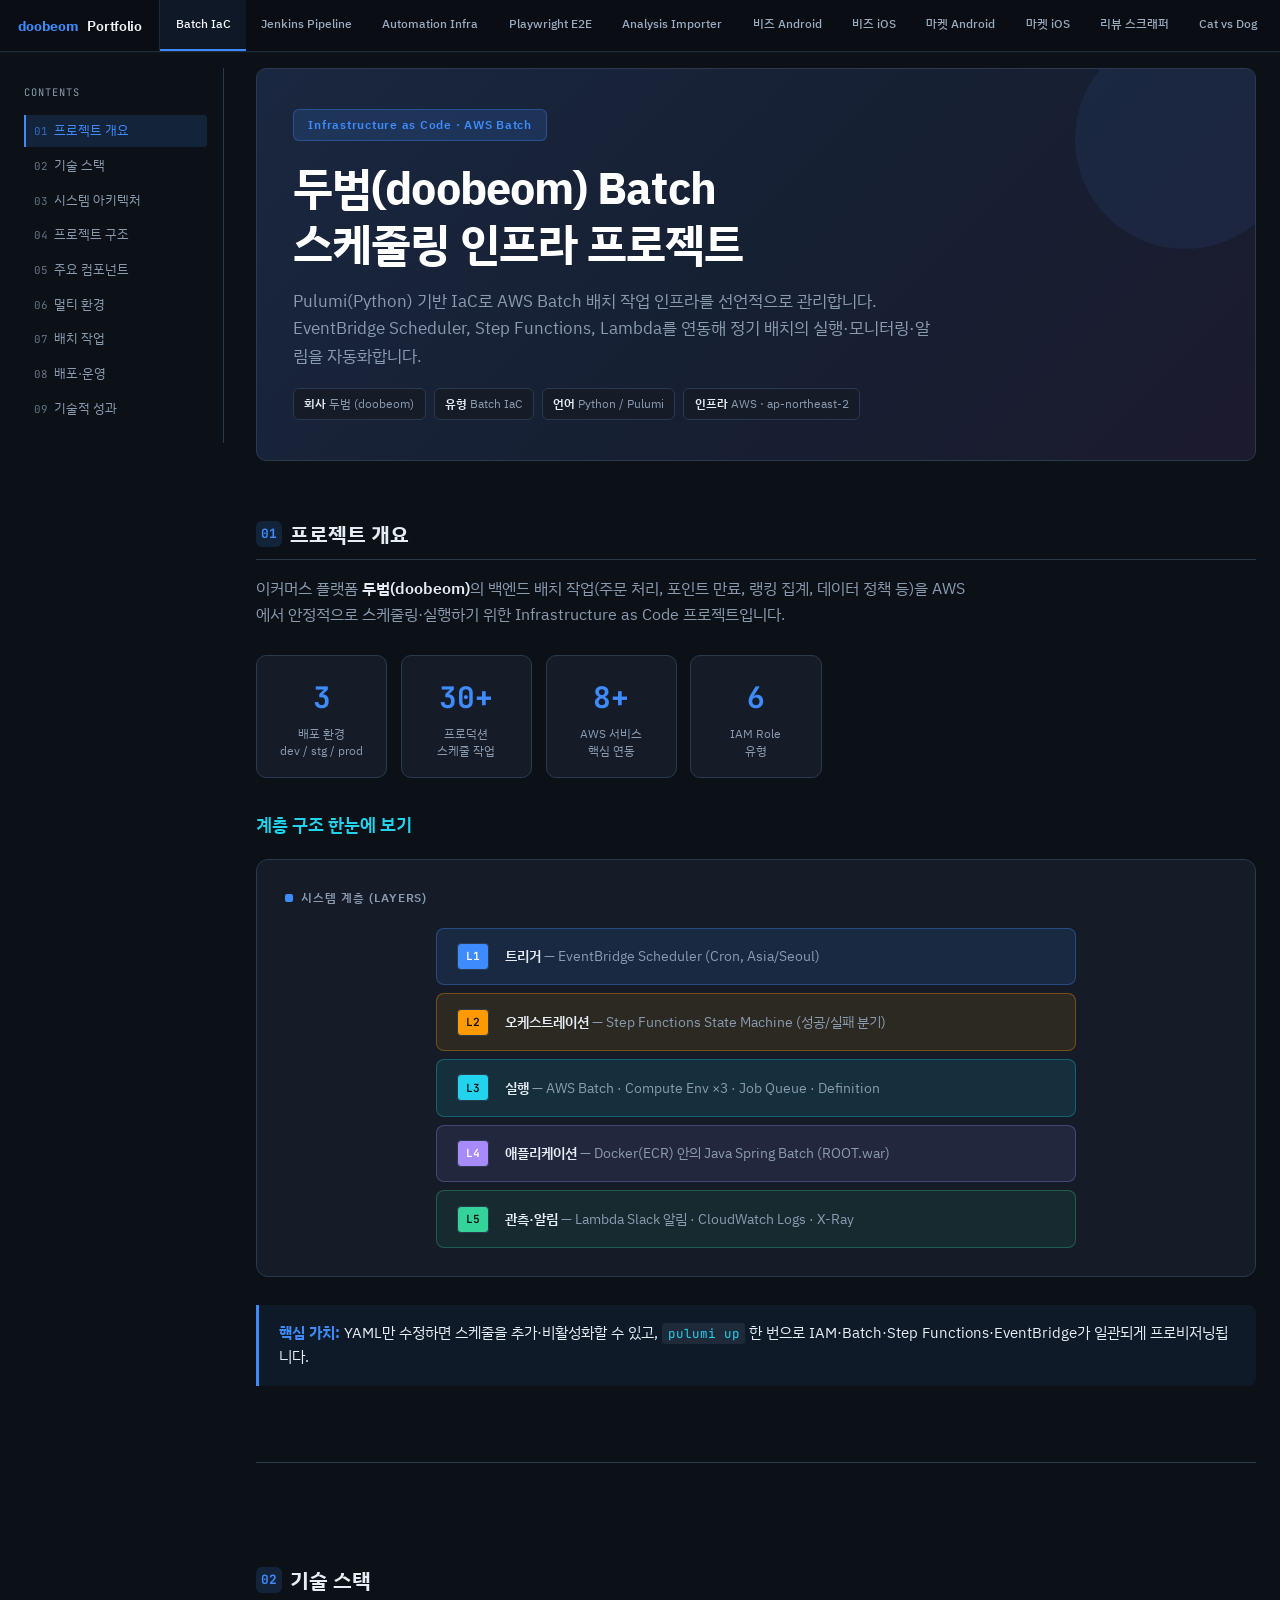
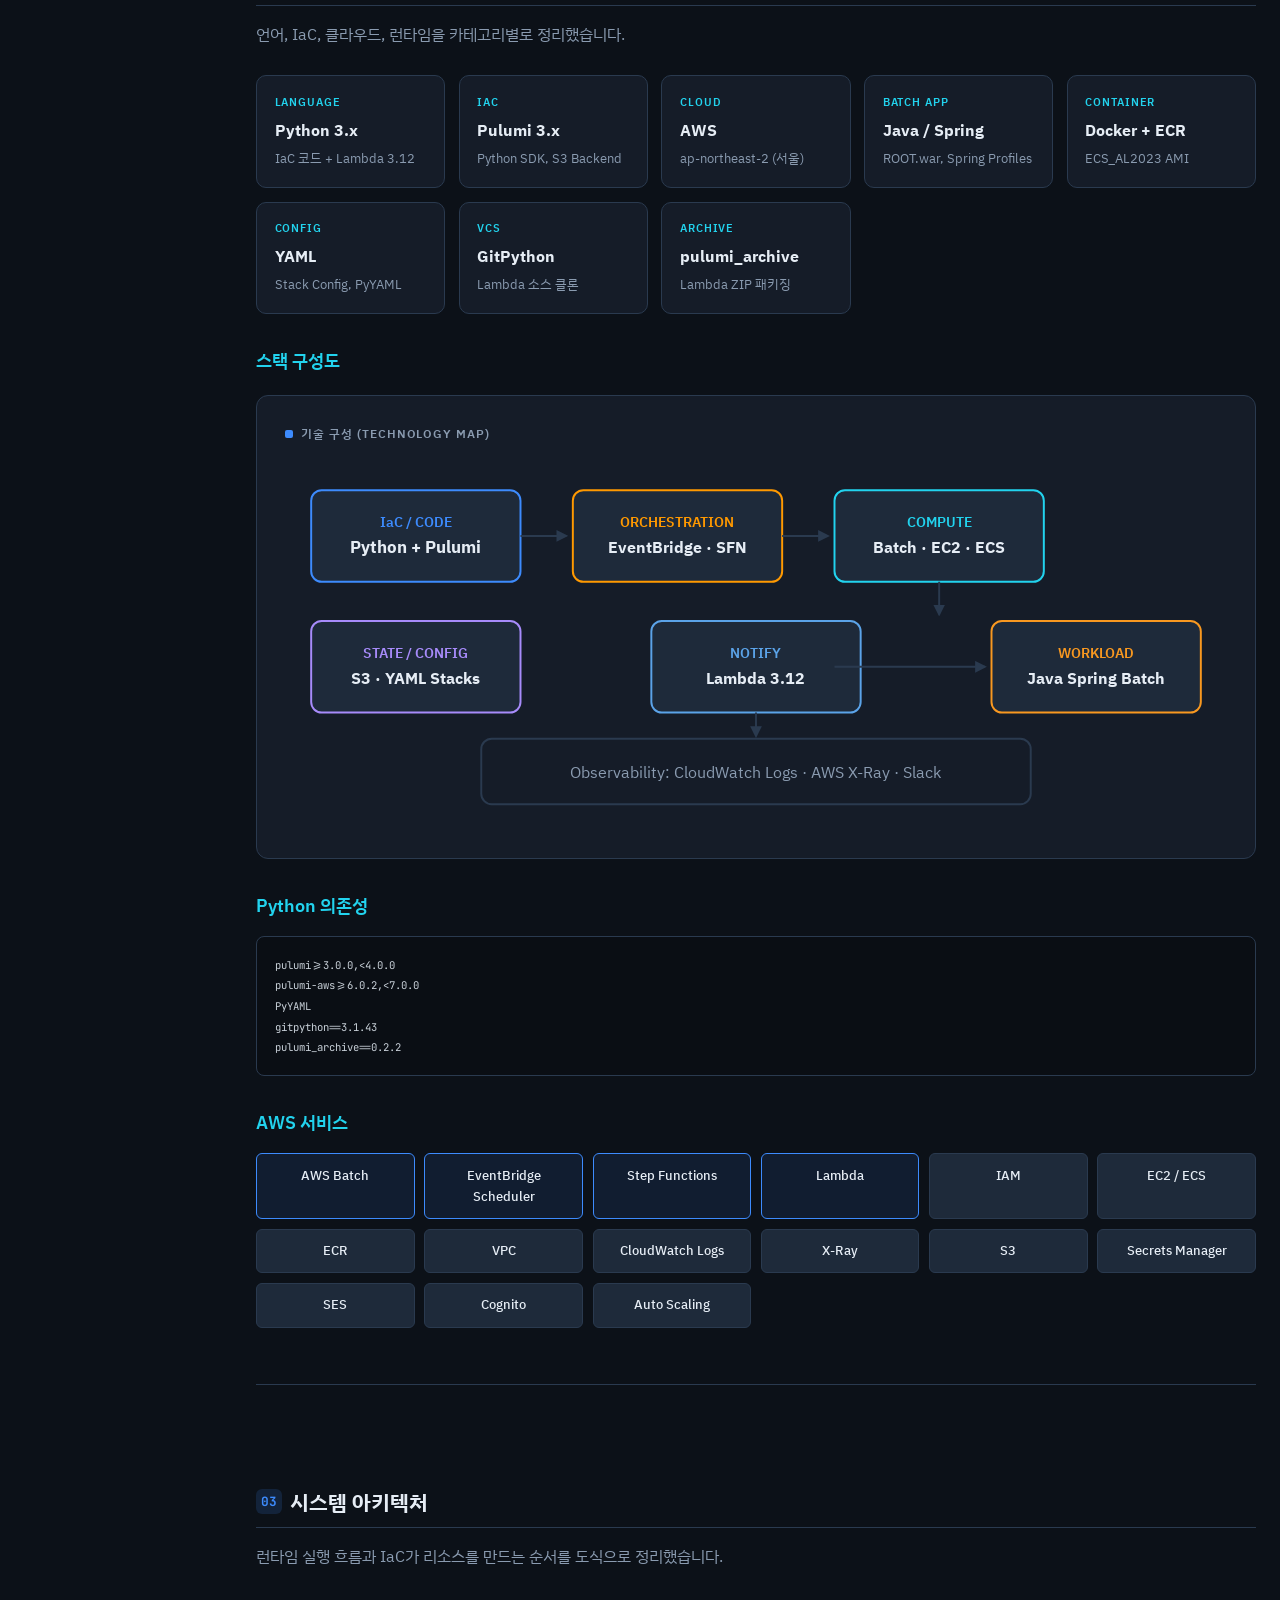
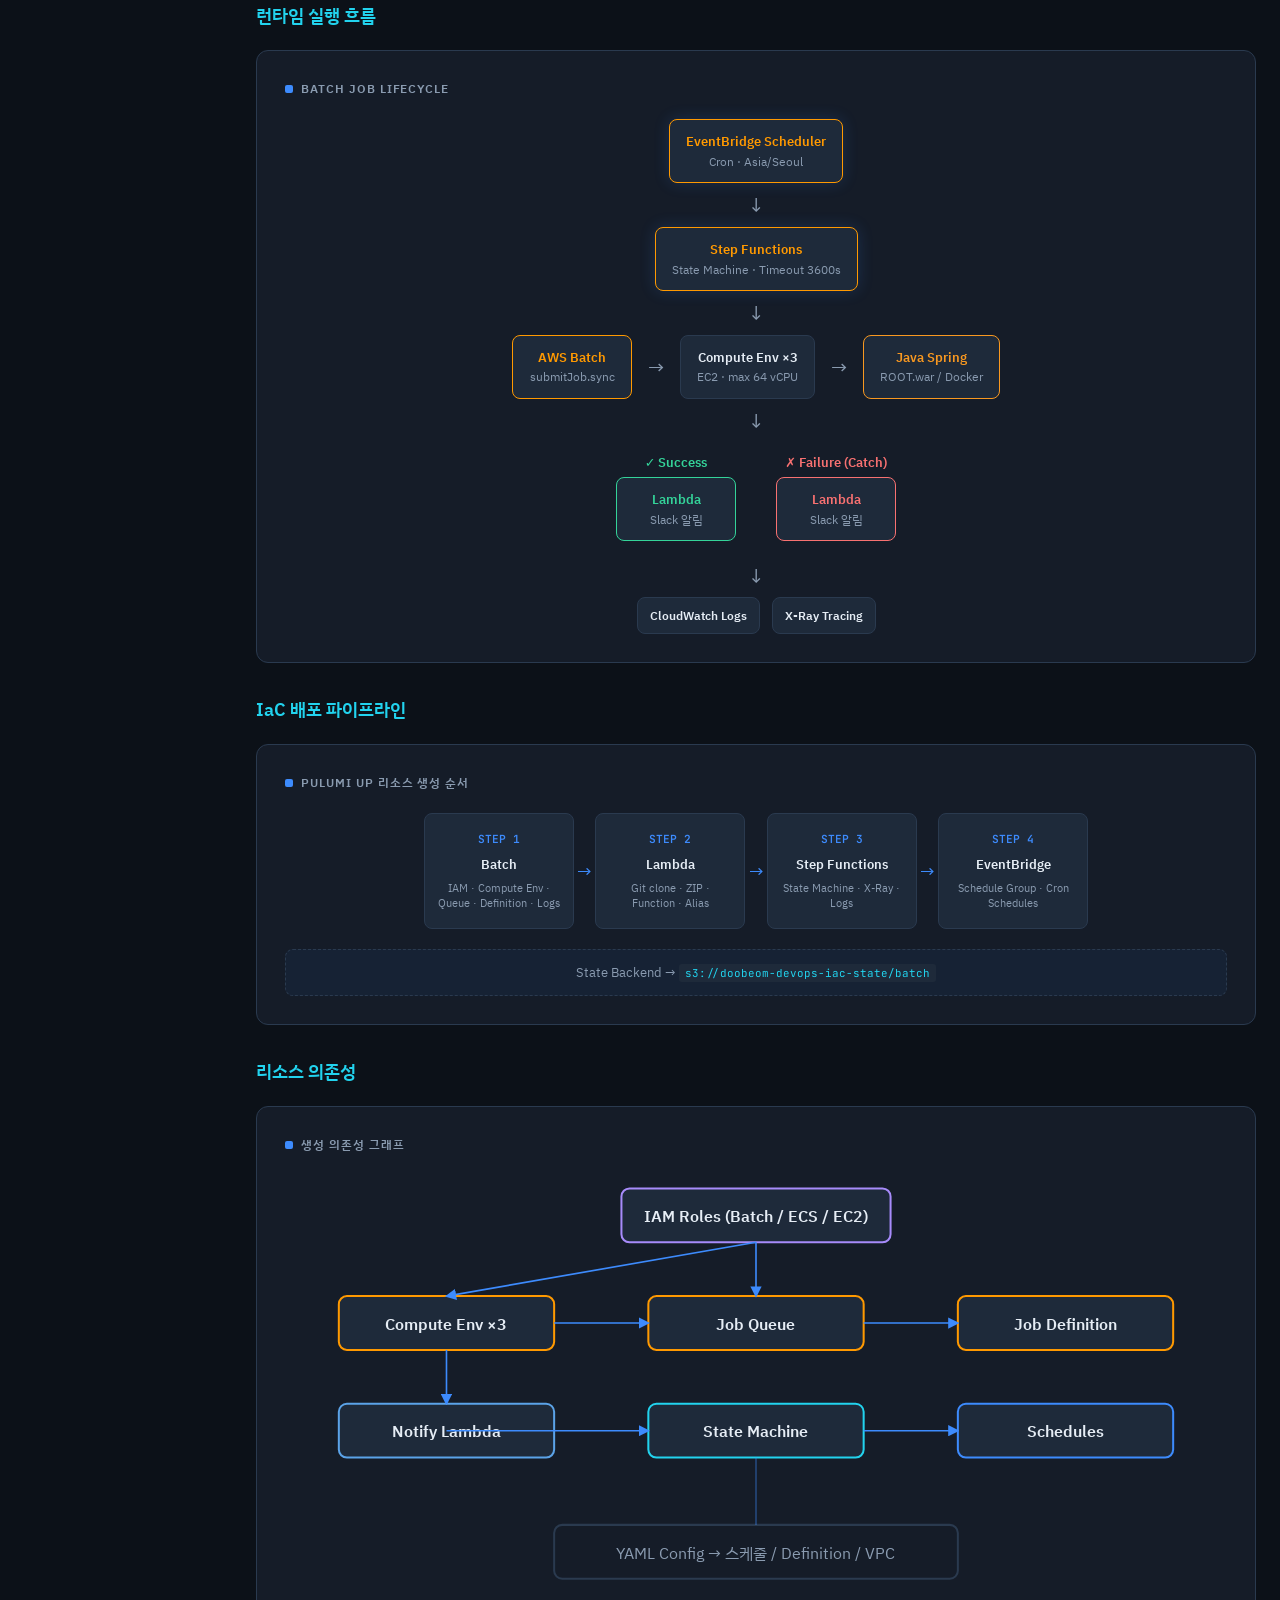
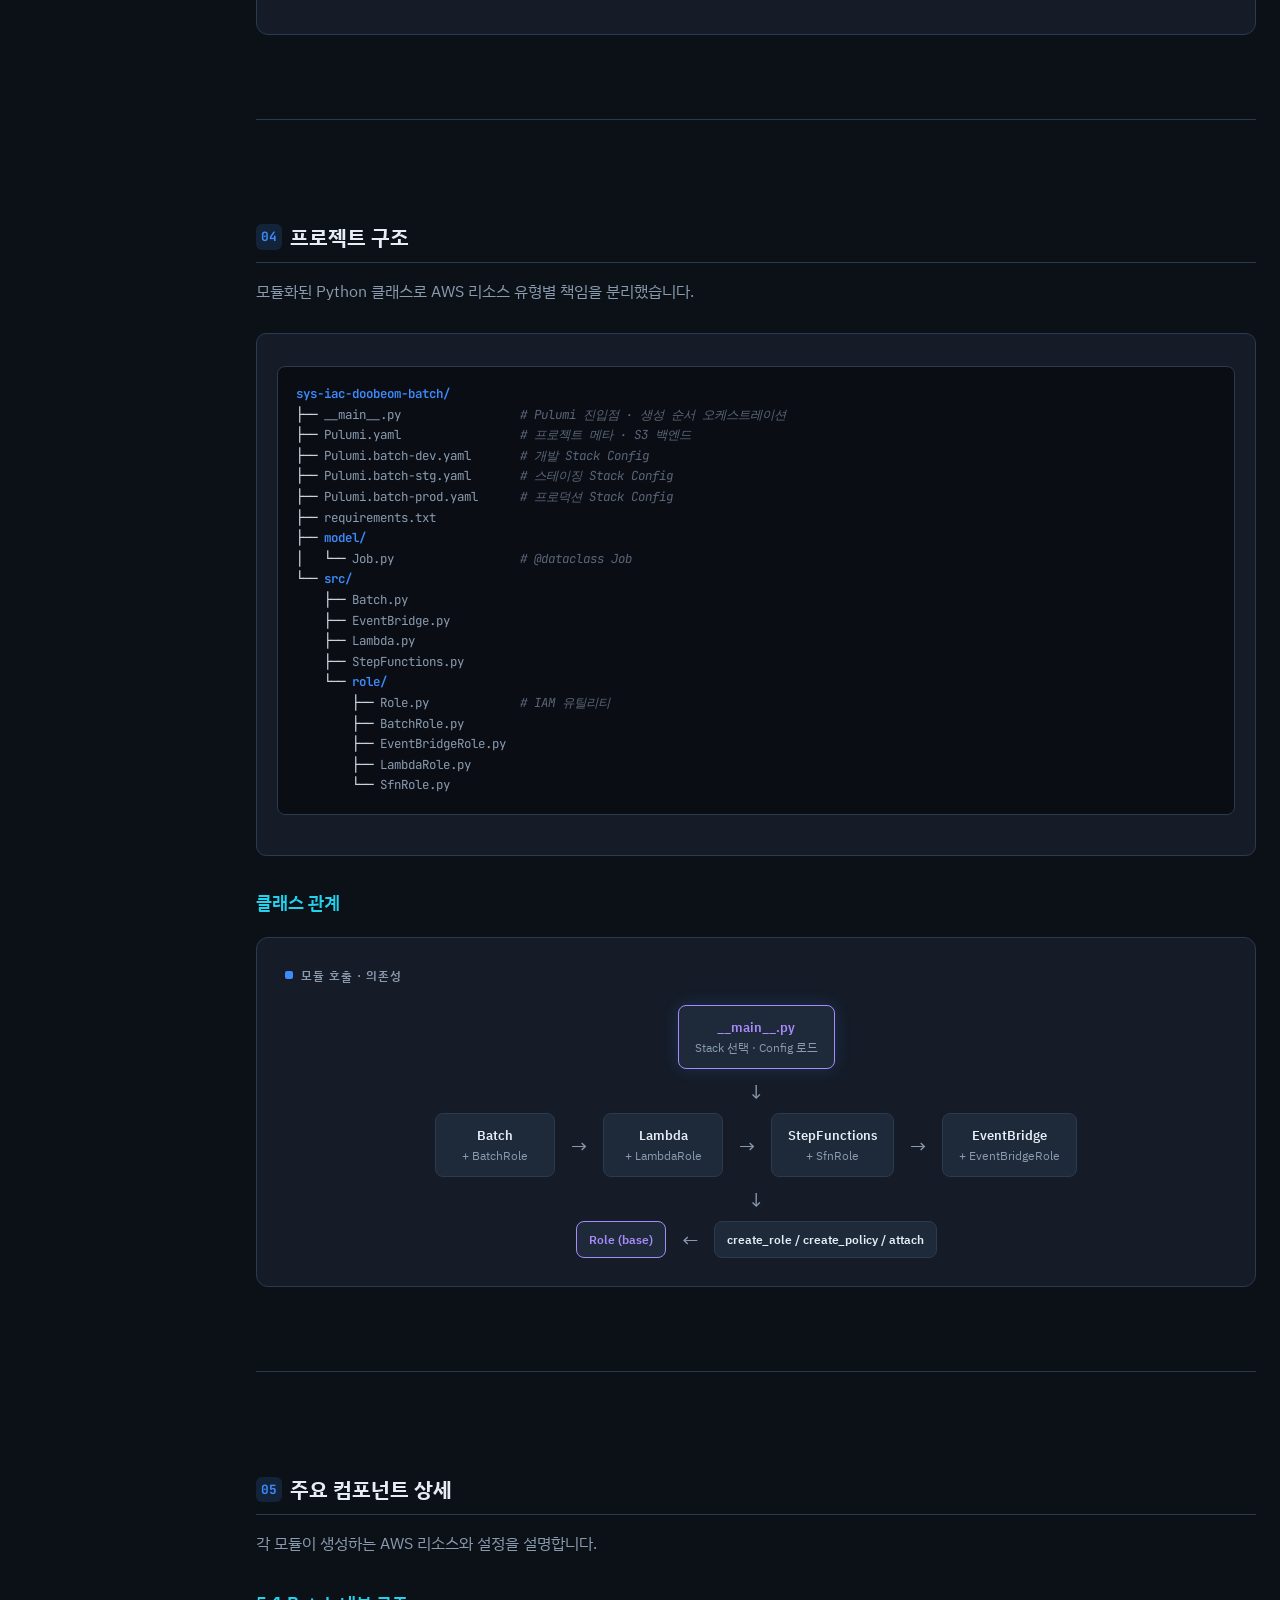
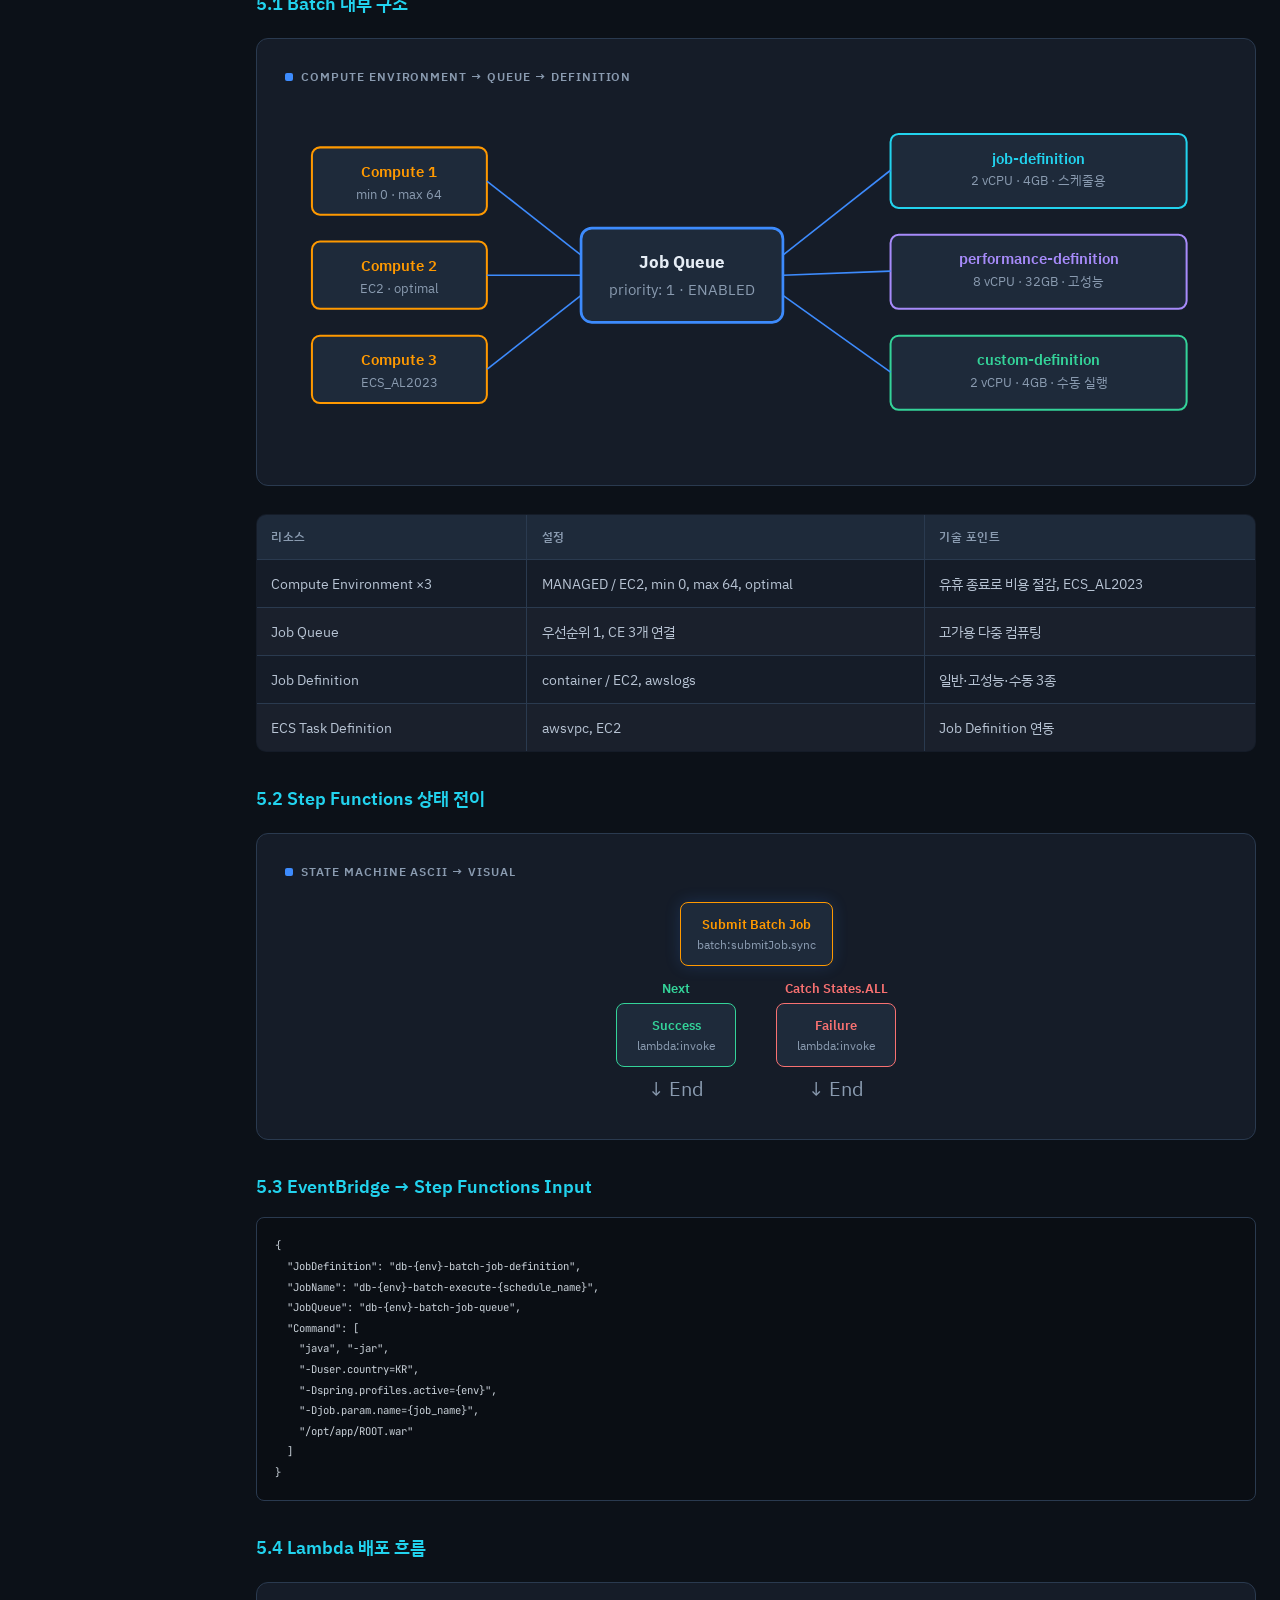
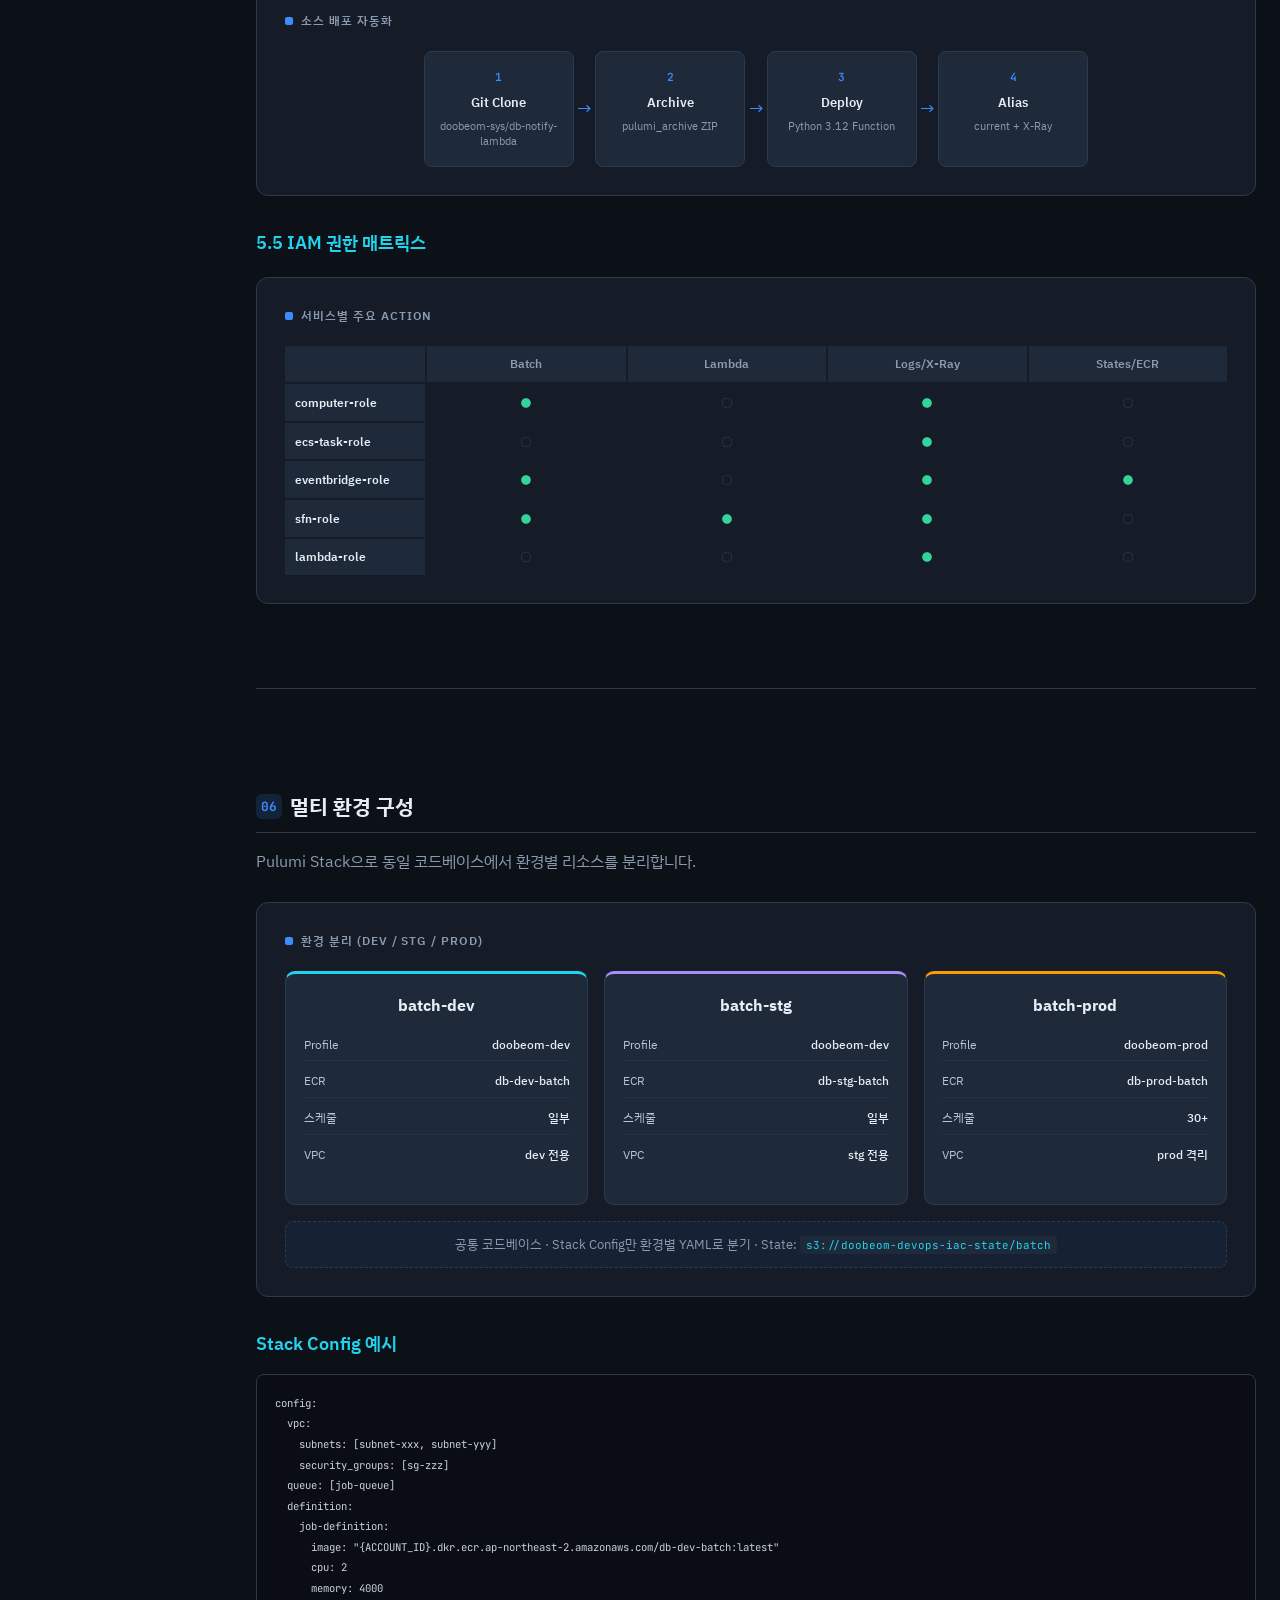
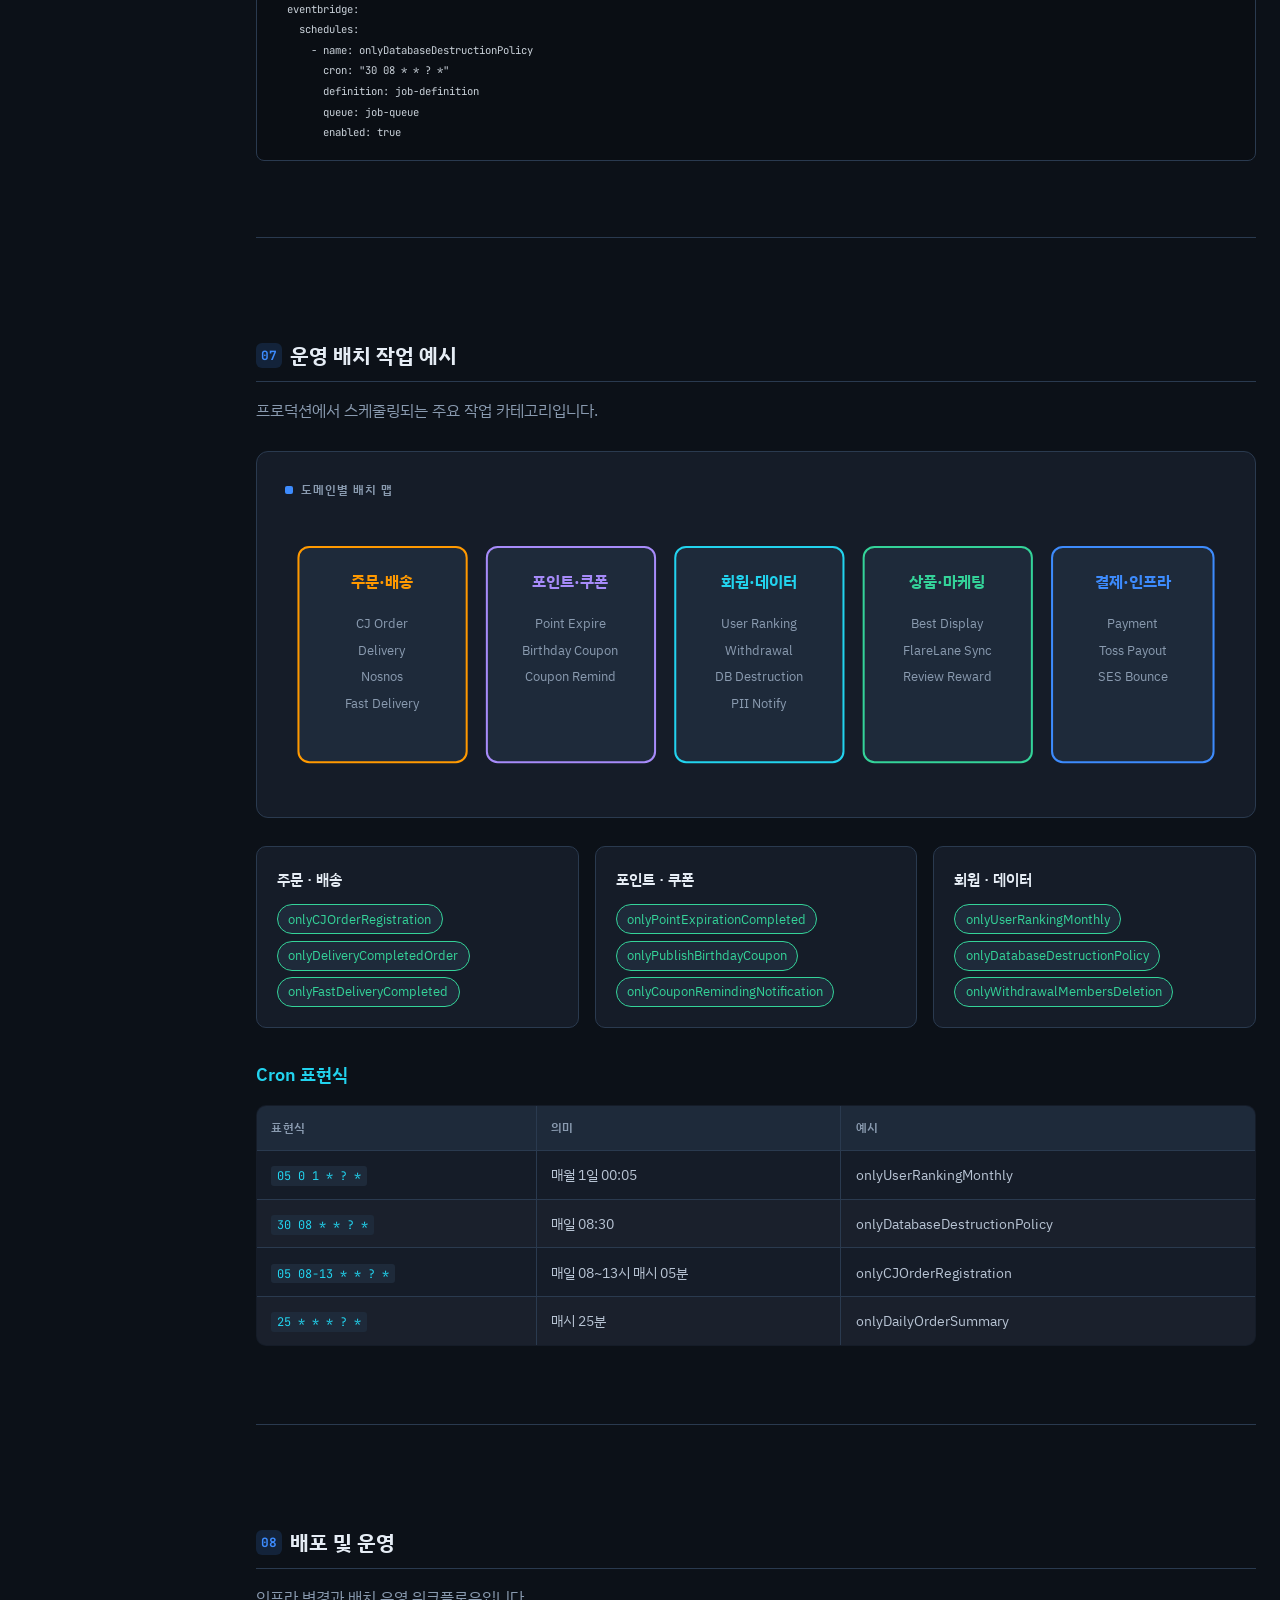
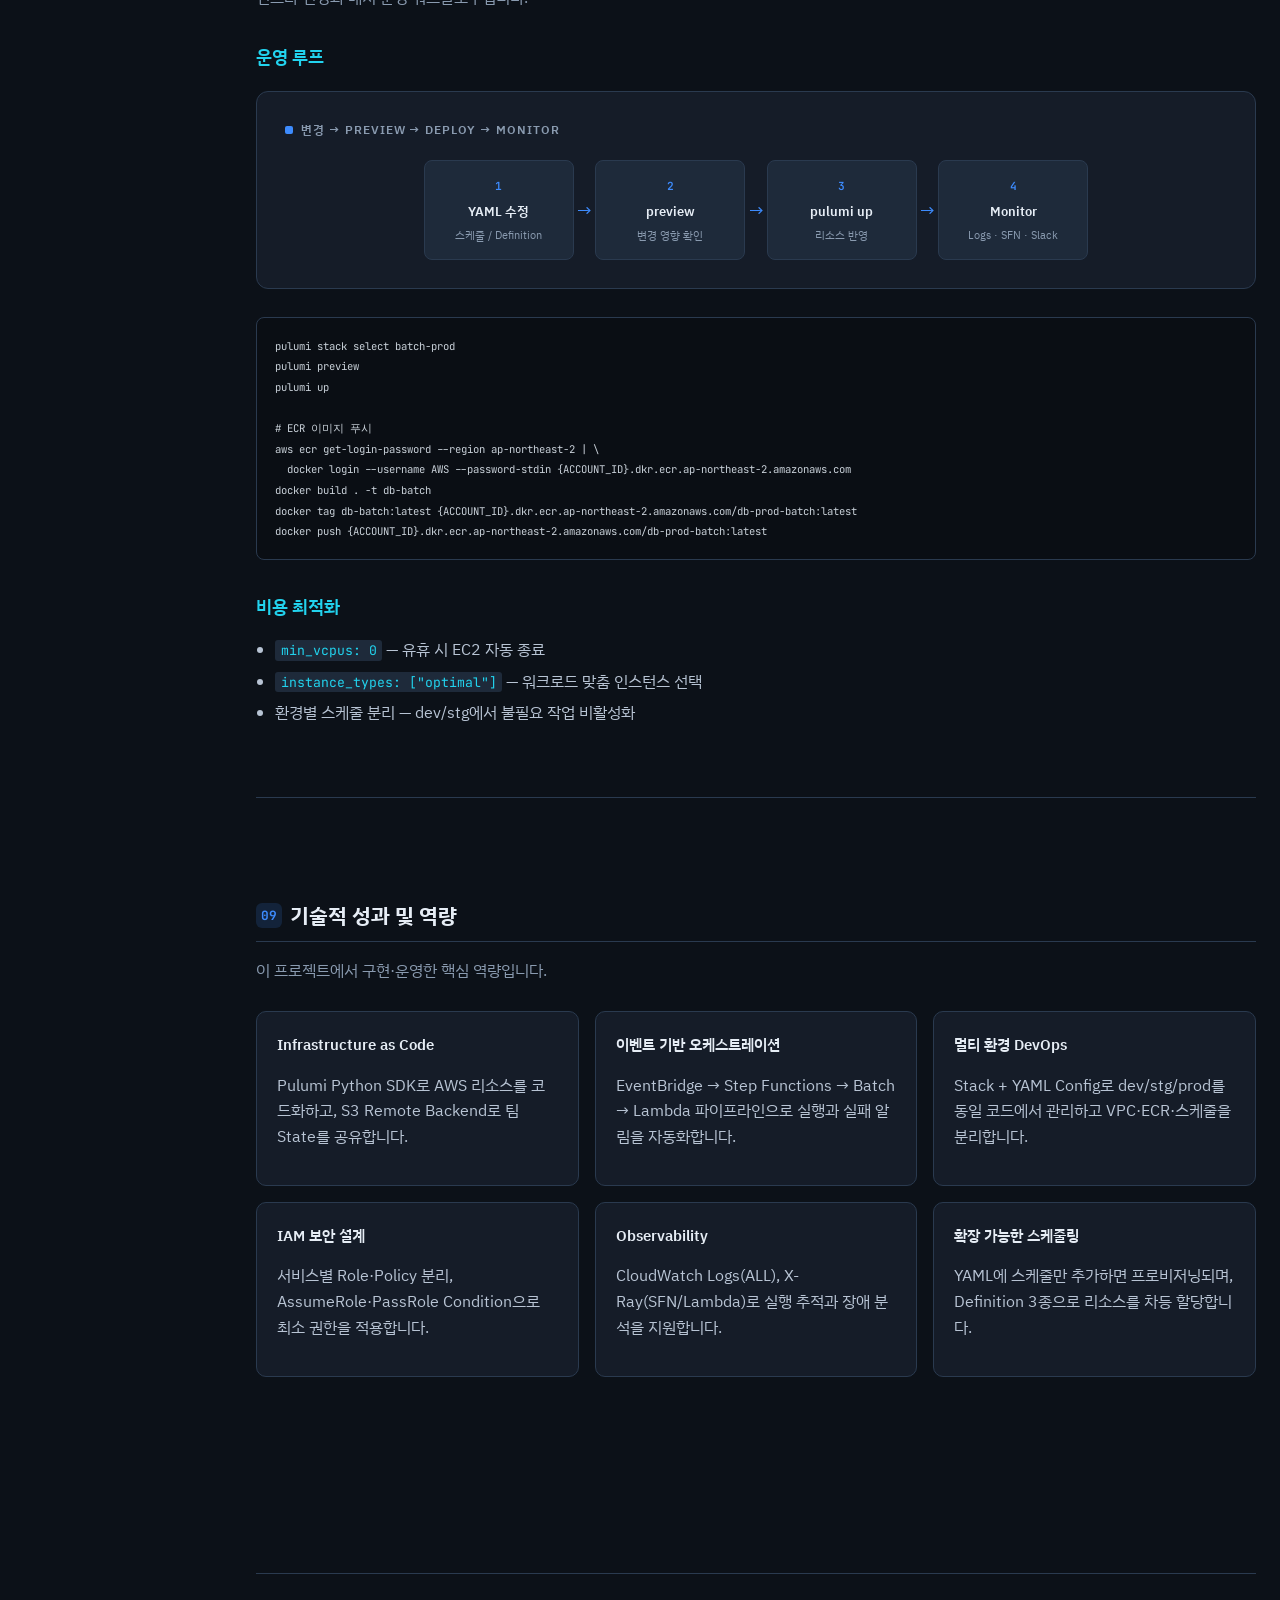
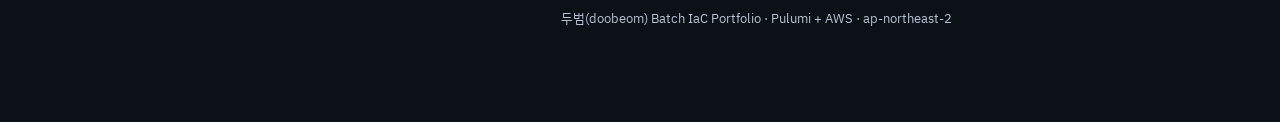
==== commit 041a4ab8: "Cat vs Dog CNN 포트폴리오를 추가하고 가명 처리 안내 문구를 제거한다. Co-authored-by: Cursor <cursoragent@cursor.com>" ====
--- a/pages/batch.html
+++ b/pages/batch.html
@@ -60,9 +60,6 @@
       </header>
 
       <div class="content">
-      <div class="anonymize-note">
-        본 문서는 포트폴리오용입니다. 회사명·계정 ID·네트워크 리소스 ID 등 식별 정보는 가명 처리되었습니다.
-      </div>
 
       <!-- 01 -->
       <section id="overview">
@@ -765,7 +762,6 @@
 
       <footer>
         <p>두범(doobeom) Batch IaC Portfolio · Pulumi + AWS · ap-northeast-2</p>
-        <p style="margin-top:0.4rem;font-size:0.78rem;">회사명·계정·리소스 ID는 포트폴리오용으로 가명 처리되었습니다.</p>
       </footer>
     </div>
   </div>
--- a/assets/css/theme.css
+++ b/assets/css/theme.css
@@ -260,7 +260,6 @@
   border-bottom: 1px solid var(--border);
 }
 
-/* Cookat used h3 as section titles */
 .wrap section > h3:first-child,
 .layout section > h3:first-child {
   font-size: 1.3rem;
--- a/assets/css/pages/batch.css
+++ b/assets/css/pages/batch.css
@@ -9,15 +9,6 @@
   max-width: none;
   margin: 0;
   padding: 0 0 2rem;
-}
-.anonymize-note {
-  margin: 1.25rem 0;
-  padding: 0.85rem 1rem;
-  background: var(--surface);
-  border: 1px solid var(--border);
-  border-radius: var(--radius);
-  font-size: 0.85rem;
-  color: var(--muted);
 }
 .hero {
       background: var(--hero);
@@ -541,16 +532,6 @@
       line-height: 1.35;
     }
 
-    .anonymize-note {
-      background: rgba(251,191,36,0.08);
-      border: 1px solid rgba(251,191,36,0.28);
-      border-radius: 8px;
-      padding: 0.9rem 1.1rem;
-      font-size: 0.85rem;
-      color: var(--warning);
-      margin: 2rem 0 0;
-    }
-
 .wrap > footer {
   text-align: center;
   margin-left: 0;
